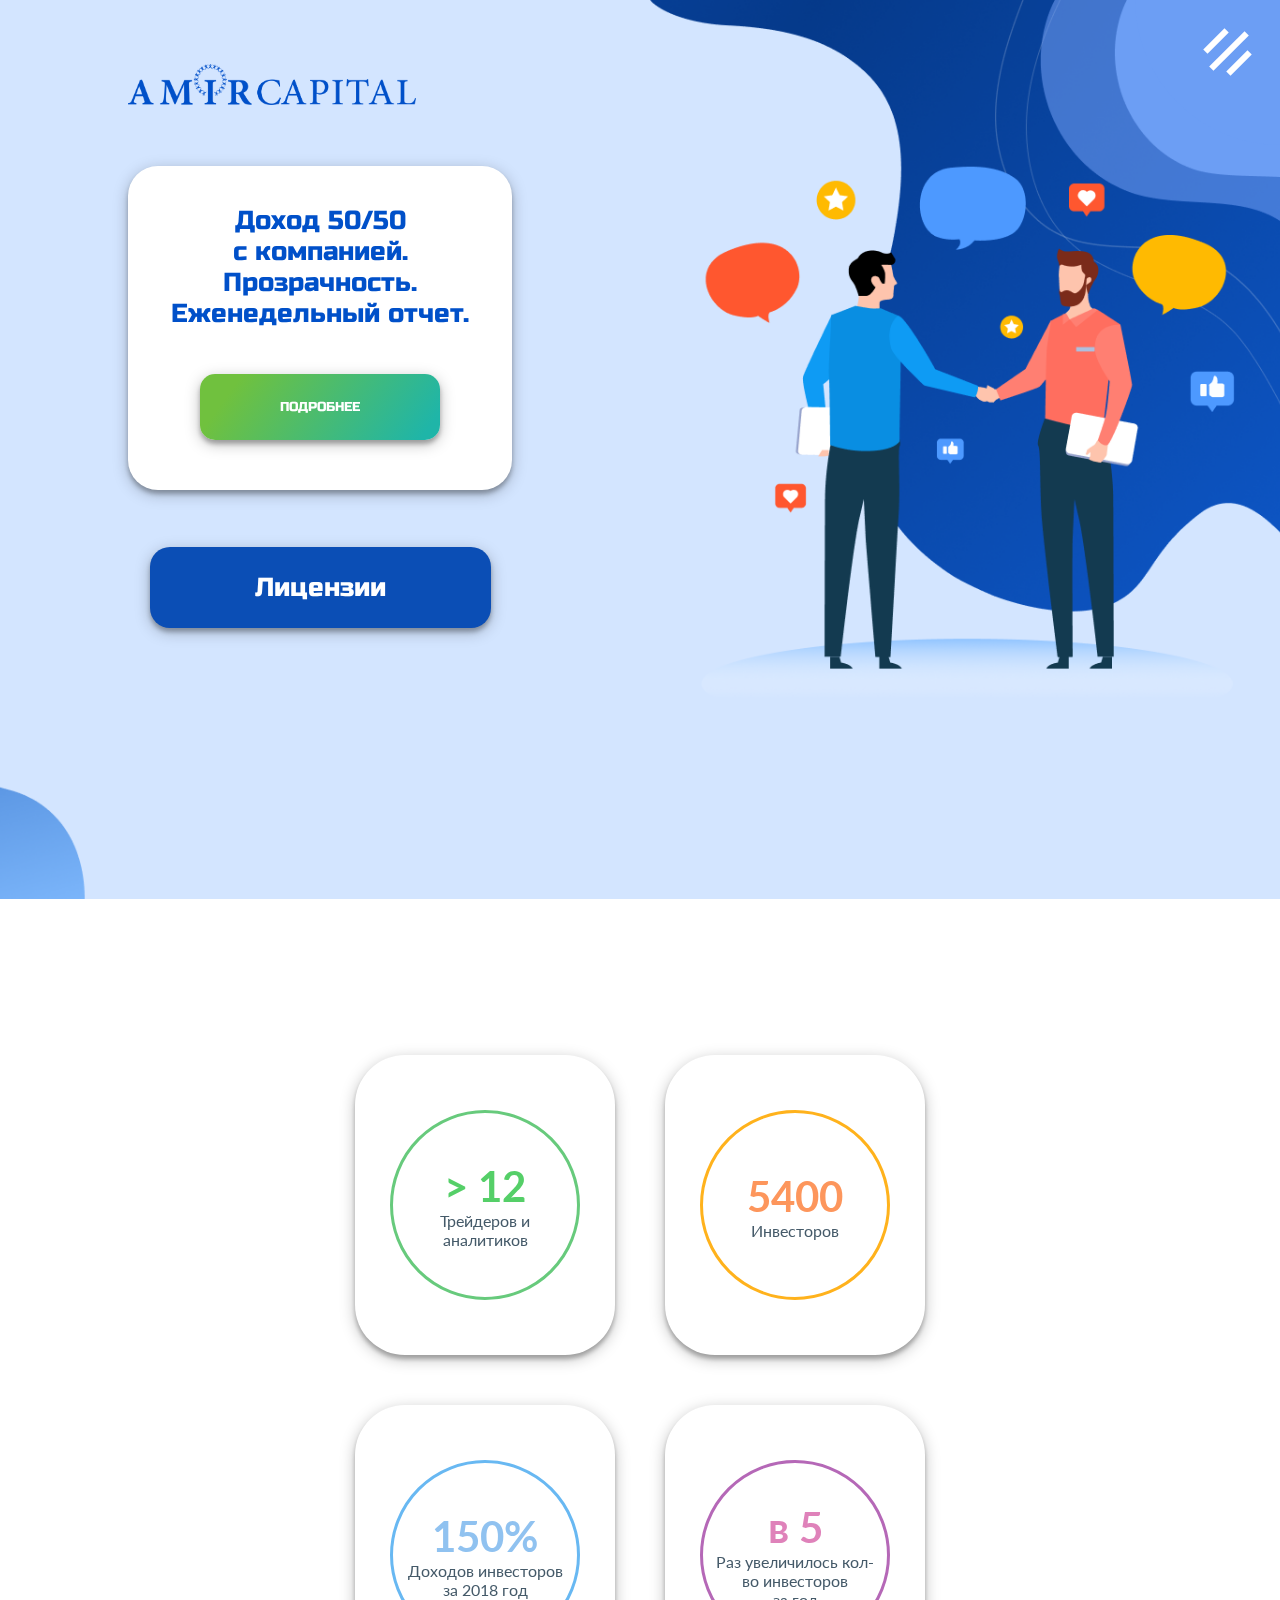
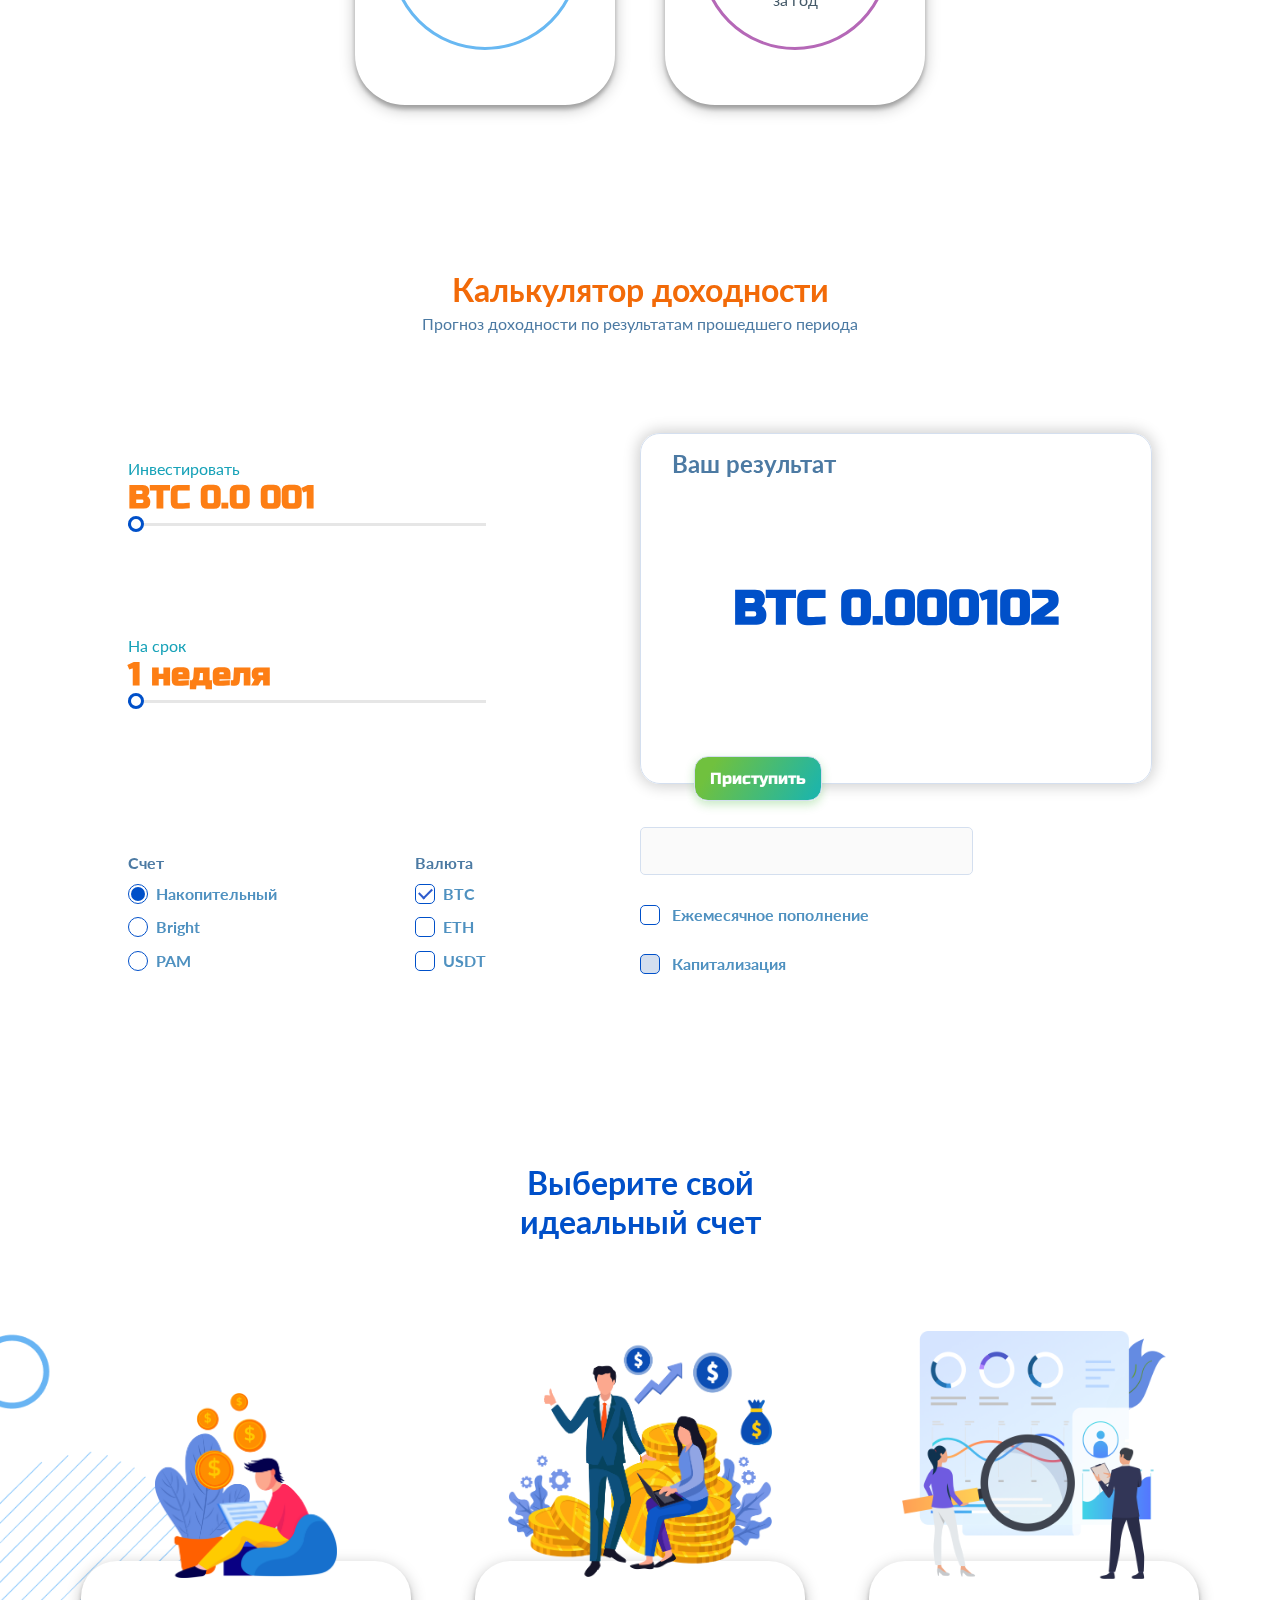
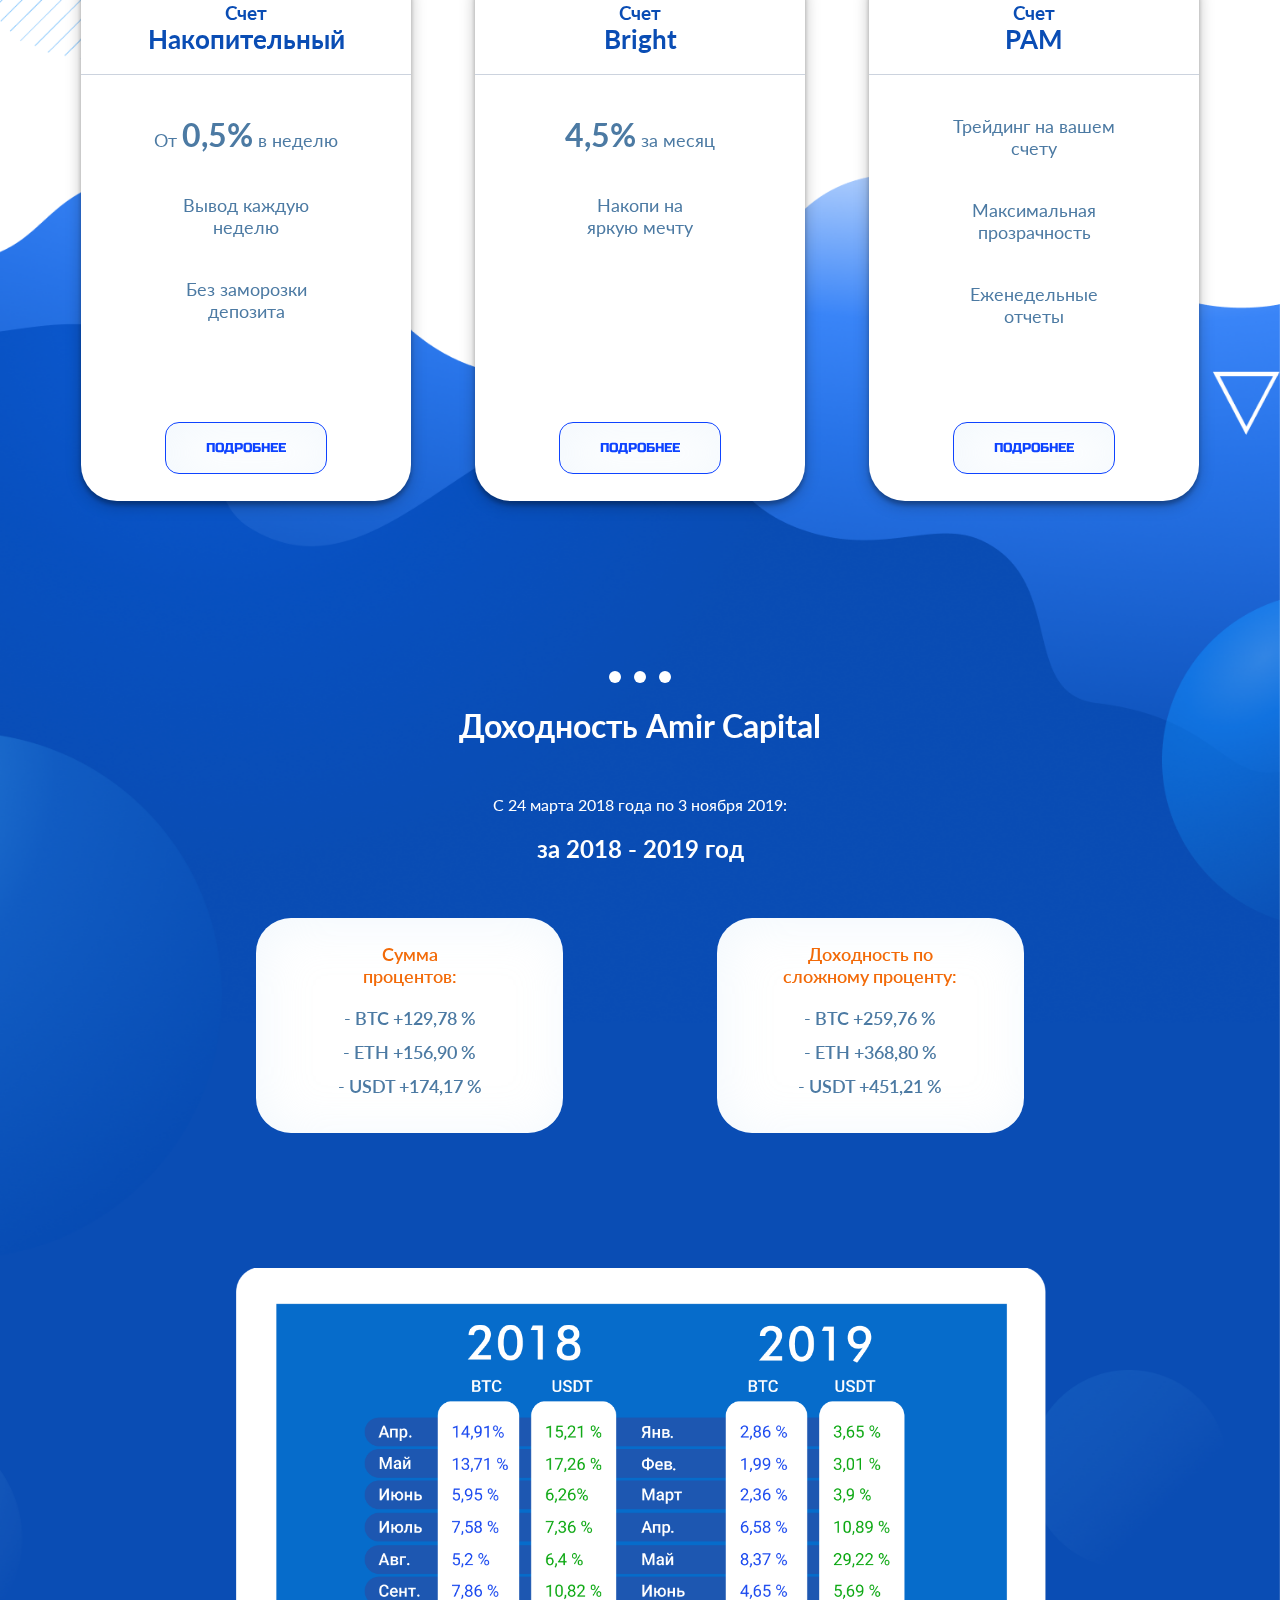
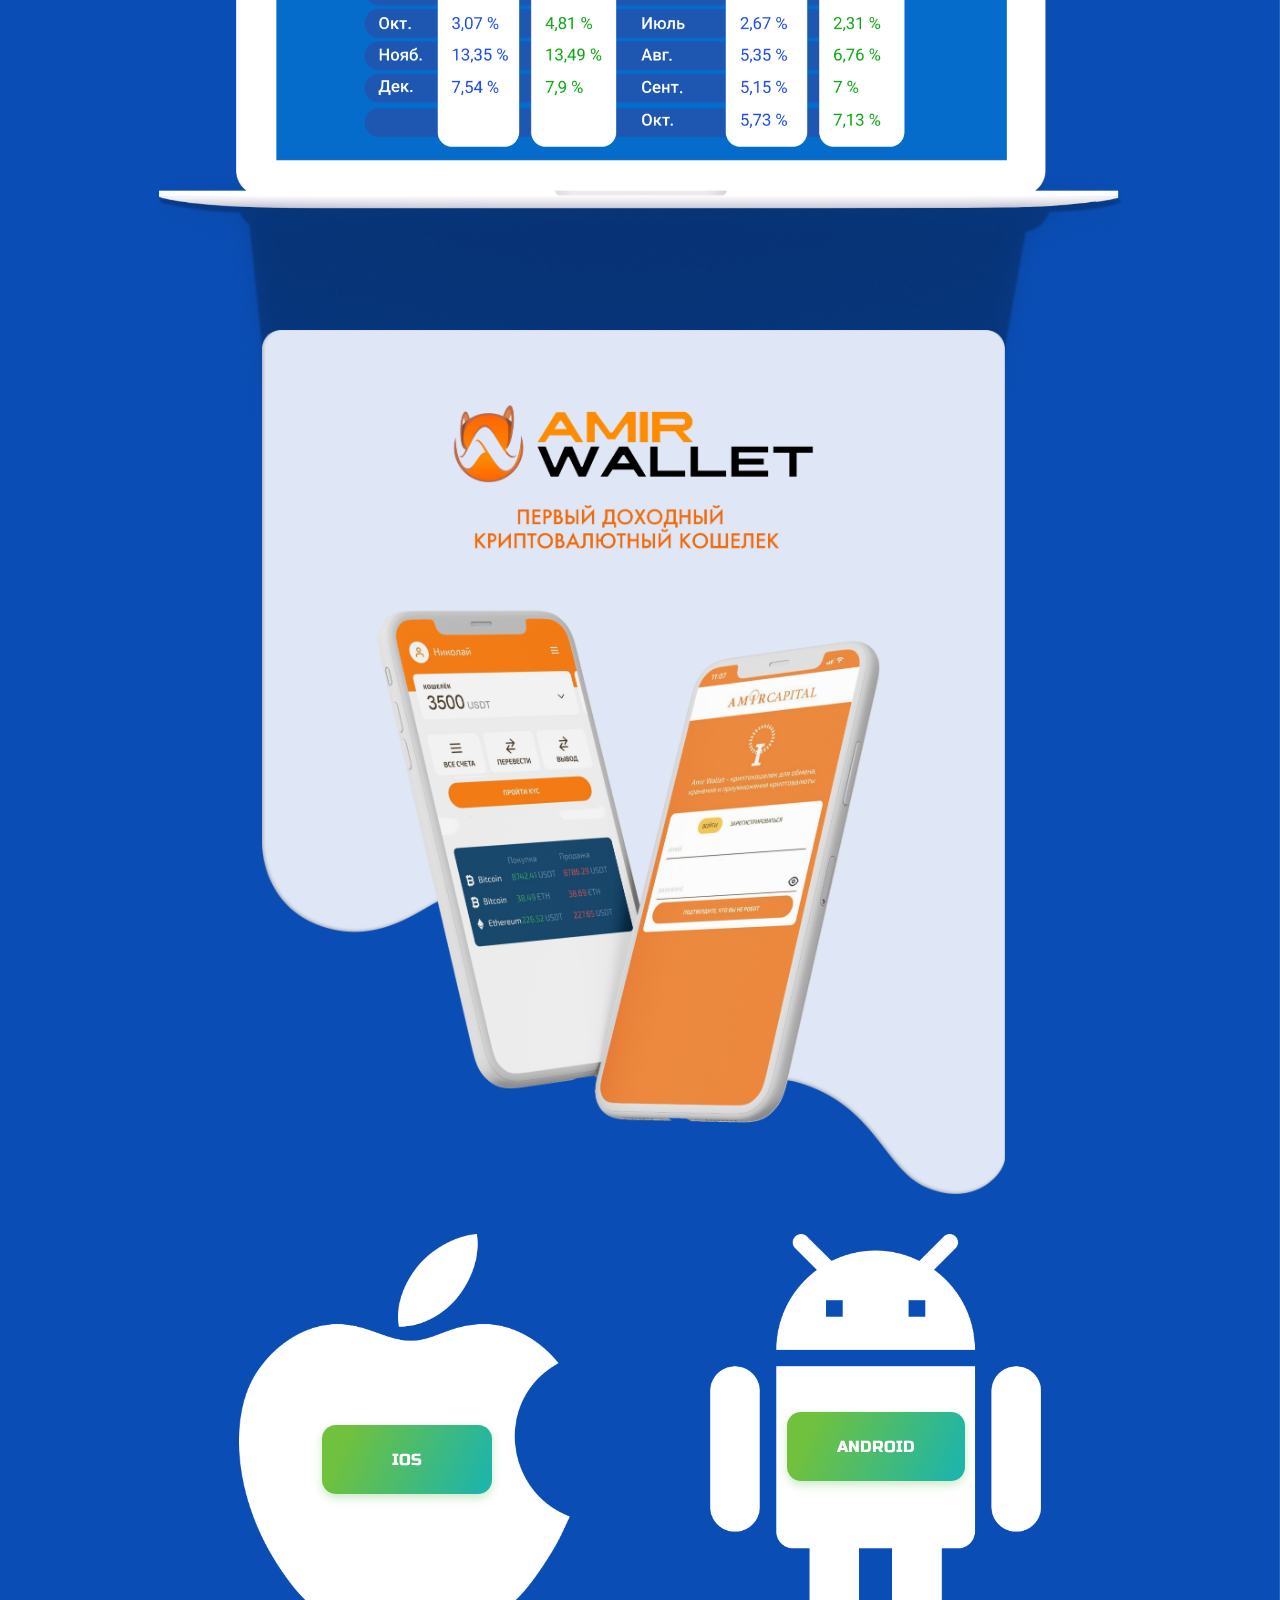
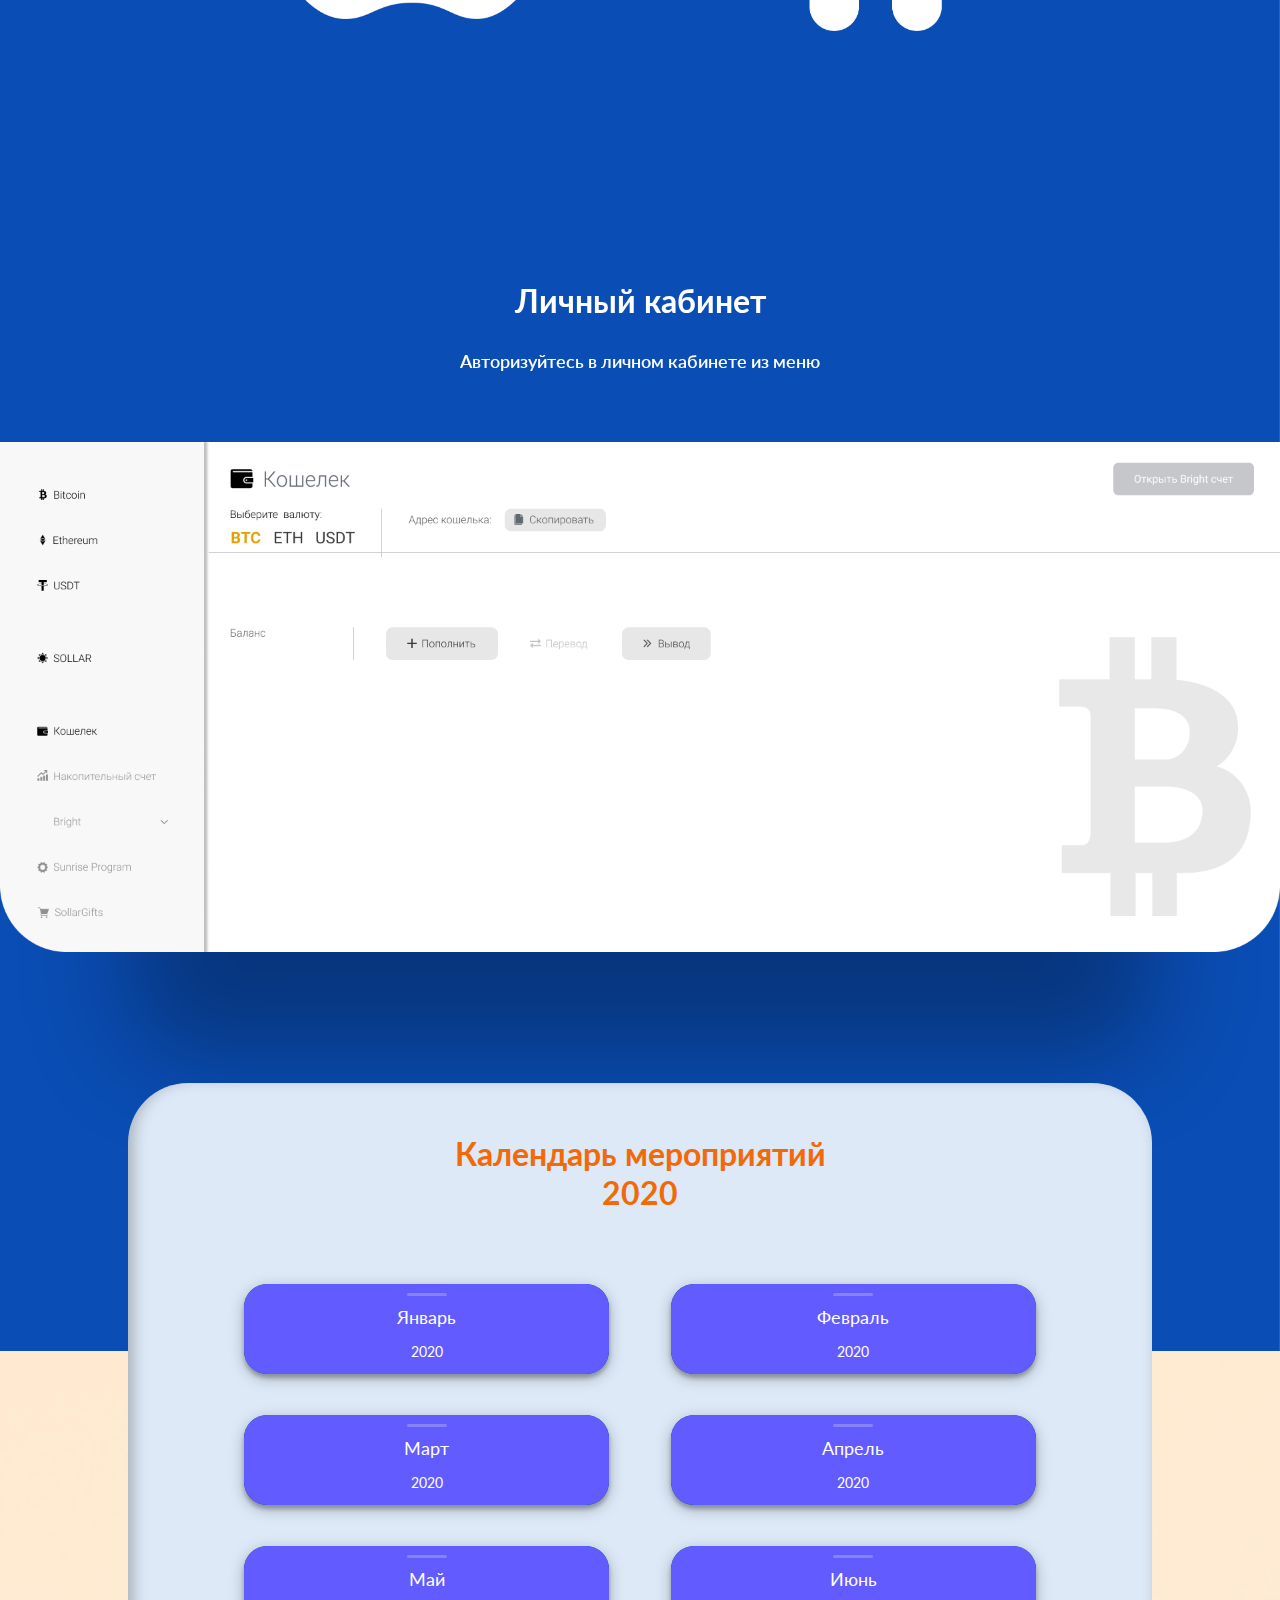
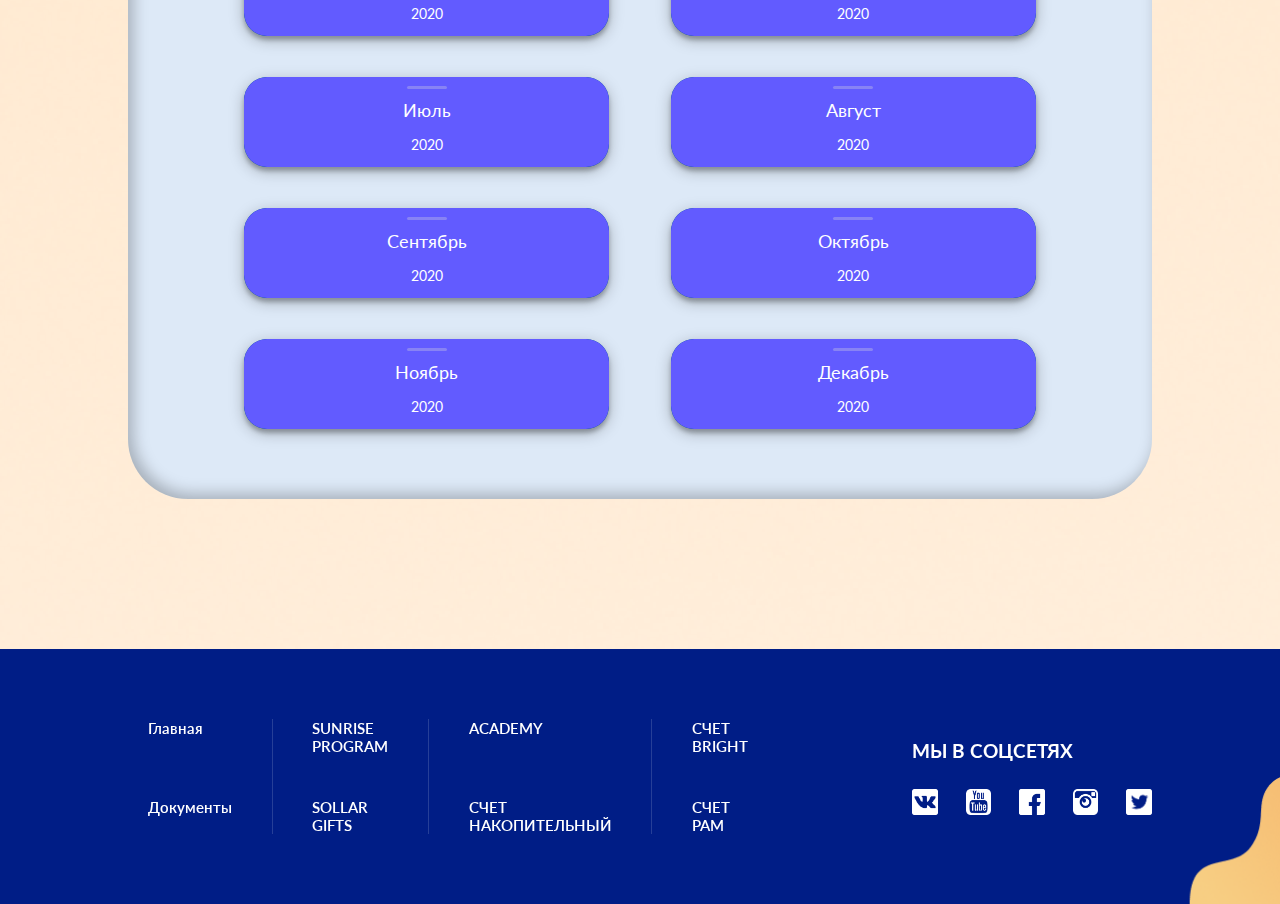
==== index.html @ 3dff4376 "Home work1" ====
<!DOCTYPE html>
<html lang="en">
<head>
	<meta charset="UTF-8">
	<title>Инвестционная компания Amir Capitel - Главная страница</title>
	<link rel="stylesheet" href="css/style.css">
	<link href="https://fonts.googleapis.com/css?family=Lato:100,300,400,700,900|Russo+One&display=swap" rel="stylesheet">
	<script src="https://ajax.googleapis.com/ajax/libs/jquery/3.1.0/jquery.min.js"></script>
	<meta name="viewport" content="width=device-width">
	<style>
		.calc-body{
			width: 100%;
			height: fit-content;
		    display: -webkit-box;
		    display: -webkit-flex;
		    display: -ms-flexbox;
		    display: flex;
		    -webkit-box-pack: center;
		        -ms-flex-pack: center;
		            justify-content: center;
		    padding: 40px 0;
		    font-family:'Lato', sans-serif;
		}
		.f-row{
			display: -webkit-box;
			display: -webkit-flex;
			display: -ms-flexbox;
			display: flex;
			-webkit-box-pack: justify;
			    -ms-flex-pack: justify;
			        justify-content: space-between;
			width: 70%;
			height: 60vh;
		}
		.settings{
			width: 35%;
		    display: -webkit-box;
		    display: -webkit-flex;
		    display: -ms-flexbox;
		    display: flex;
		    -webkit-box-orient: vertical;
		    -webkit-box-direction: normal;
		    -webkit-flex-direction: column;
		        -ms-flex-direction: column;
		            flex-direction: column;

		    -webkit-box-pack: justify;
		        -ms-flex-pack: justify;
		            justify-content: space-between;
		}
		.calc_select{
			display: none;
		}
		.close{
			display: none;
		}
		.c-result-block-wrapper span.hr{
			width: 100%;
			height: 2px;
			display: none;
			background: #CED6DE;
		    margin-top: 20px;
		}
		.open{
			display: -webkit-box !important;
			display: -webkit-flex !important;
			display: -ms-flexbox !important;
			display: flex !important;
		}
		.check{
			background: #0B4EB5;
		    border-radius: 10px;
		    display: -webkit-box;
		    display: -webkit-flex;
		    display: -ms-flexbox;
		    display: flex;
		    -webkit-box-pack: center;
		        -ms-flex-pack: center;
		            justify-content: center;
		    -webkit-box-shadow: 0px 4px 4px rgba(0, 0, 0, 0.15);
		            box-shadow: 0px 4px 4px rgba(0, 0, 0, 0.15);
		    cursor: pointer;
		    -webkit-user-select: none;
		       -moz-user-select: none;
		        -ms-user-select: none;
		            user-select: none;
		    width: 290px;
		    height: 60px;
		    z-index: 2;
		}
		.checkP{
			color: #fff;
		    font-family: 'Russo One', sans-serif;
		    font-size: 18px;
		    -ms-flex-item-align: center;
		        -ms-grid-row-align: center;
		        align-self: center;
		    margin: 15px;
		}
		.select{
			margin-top: 10%;
		    -webkit-box-orient: vertical;
		    -webkit-box-direction: normal;
		    -webkit-flex-direction: column;
		        -ms-flex-direction: column;
		            flex-direction: column;
		    position: relative;
		    display: -webkit-box;
		    display: -webkit-flex;
		    display: -ms-flexbox;
		    display: flex;
		}
		.select_option{
			position: absolute;
		    background: #fff;
		    border-radius: 10px;
		    -webkit-box-shadow: 0px 4px 4px rgba(0, 0, 0, 0.25);
		            box-shadow: 0px 4px 4px rgba(0, 0, 0, 0.25);
		    text-align: center;
		    -webkit-transition: .3s;
		    -o-transition: .3s;
		    transition: .3s;
		    height: 0px;
		    overflow: hidden;
		    padding-top: 60px;
		    width: 290px;
		    z-index: 1;
		}
		.select_option__open{
			height: 340px;
		}
		.option{
			color: #455A69;
			font-weight: 600;
			font-size: 16px;
			cursor: pointer;
		}
		.option p{
			padding: 10px 0;
			margin: 0;
		}
		.option:hover{
		    background: -o-linear-gradient(236.73deg, #FFA26A 0%, #FFD07A 100%);
		    background: linear-gradient(213.27deg, #FFA26A 0%, #FFD07A 100%);
		}
		.arrow{
			position: relative;
			width: 30px;
		}
		.arrow span{
			display: block;
		    width: 2px;
		    height: 11px;
		    background: #fff;
		    position: absolute;
		    left: 15px;
		    -webkit-transform: rotate(45deg);
		        -ms-transform: rotate(45deg);
		            transform: rotate(45deg);
		    top: 45%;
		    border-radius: 0 0 5px 5px;
		    -webkit-transition: .3s;
		    -o-transition: .3s;
		    transition: .3s;
		}
		.arrow span.open{
			left: 35%;
			-webkit-transform: rotate(225deg);
			    -ms-transform: rotate(225deg);
			        transform: rotate(225deg);
		}
		.arrow span:after{
			content: '';
		    display: block;
		    width: 2px;
		    height: 11px;
		    background: #fff;
		    position: absolute;
		    left: -5px;
		    -webkit-transform: rotate(-90deg);
		        -ms-transform: rotate(-90deg);
		            transform: rotate(-90deg);
		    top: 5px;
		    border-radius: 0 0 5px 5px;
		}
		.slide{
			margin-bottom: 5%;
			height: 50%;
		    display: -webkit-box;
		    display: -webkit-flex;
		    display: -ms-flexbox;
		    display: flex;
		    -webkit-box-orient: vertical;
		    -webkit-box-direction: normal;
		    -webkit-flex-direction: column;
		        -ms-flex-direction: column;
		            flex-direction: column;
		    -webkit-box-pack: justify;
		        -ms-flex-pack: justify;
		            justify-content: space-between;
		}
		.result{
			width: 50%;
			height: 100%;
			display: -webkit-box;
			display: -webkit-flex;
			display: -ms-flexbox;
			display: flex;
		    -webkit-box-pack: justify;
		        -ms-flex-pack: justify;
		            justify-content: space-between;
		    -webkit-box-orient: vertical;
		    -webkit-box-direction: normal;
		    -webkit-flex-direction: column;
		        -ms-flex-direction: column;
		            flex-direction: column;
		}
		.capotalization{
			position: relative;
			-ms-flex-item-align: start;
			    align-self: flex-start;
		}
		.capotalization .c-label:hover + .desc, .addTriangle{
			opacity: 1;
		}
		.desc{
			opacity: 0;
			position: absolute;
			z-index: 1;
		    top: -45px;
		    left: 75px;
		    padding: 10px;
		    background: #EAEAEA;
		    -webkit-box-shadow: 0px 4px 15px rgba(0, 0, 0, 0.25), 0px 4px 4px rgba(0, 0, 0, 0.25);
		            box-shadow: 0px 4px 15px rgba(0, 0, 0, 0.25), 0px 4px 4px rgba(0, 0, 0, 0.25);
		    border-radius: 5px 5px 5px 0;
		    -webkit-transition: .3s;
		    -o-transition: .3s;
		    transition: .3s;
		}
		.desc p{
			margin: 0;
			cursor: default;
		}
		.addTriangle{
			opacity: 0;
			z-index: 0;
		    width: 0;
		    position: absolute;
		    height: 0;
		    left: 75px;
		    top: -33px;
		    border-style: solid;
		    border-width: 40px 60px 0 0;
		    border-color: #EAEAEA transparent transparent transparent;
		    -webkit-transition: .3s;
		    -o-transition: .3s;
		    transition: .3s;
		}
		.invest{
			margin: 30px 0;
			-ms-flex-item-align: start;
			    align-self: flex-start;
		}
		.c-top-title{
			color: #17a2b8;
			font-size: 16px;
		}
		span.c-primary-title{
			color: #2d5bcd;
			cursor: default;
		}
		select{
			display: none;
		}
		.choice-group{
			display: -webkit-box;
			display: -webkit-flex;
			display: -ms-flexbox;
			display: flex;
		    -webkit-box-orient: vertical;
		    -webkit-box-direction: normal;
		    -webkit-flex-direction: column;
		        -ms-flex-direction: column;
		            flex-direction: column;
		            justify-content: space-between;
		}
		.choice-group span.c-primary-title{
			font-size: 16px;
			color: #4C7AA3;
		}
		.choice-box{
			display: -webkit-box;
			display: -webkit-flex;
			display: -ms-flexbox;
			display: flex;
		    margin: 3px 0;
		}
		span.c-label{
			color: #4F91C0;
			font-weight: 700;
			cursor: default;
		}
		.chb label{
			border-radius: 5px;
		}
		.chb .tick{
			border: 2px solid #2d5bcd;
		    border-top: none;
		    border-right: none;
		    height: 8px;
		    left: 3px;
		    opacity: 0;
		    position: absolute;
		    top: 3px;
		    -webkit-transform: rotate(-45deg);
		        -ms-transform: rotate(-45deg);
		            transform: rotate(-45deg);
		    width: 13px;
		    border-radius: 0;
		    background: #f000;
		}
		.add-field{
		    margin-top: 5%;
		    height: fit-content;
		}
		.add-field-col{
			display: -ms-flexbox;
		    display: -webkit-box;
		    display: -webkit-flex;
		    display: flex;
		    -ms-flex-wrap: wrap;
		    -webkit-box-orient: vertical;
		    -webkit-box-direction: normal;
		    -webkit-flex-direction: column;
		        -ms-flex-direction: column;
		            flex-direction: column;
		    -webkit-box-pack: justify;
		        -ms-flex-pack: justify;
		            justify-content: space-between;
		    flex-wrap: wrap;
		    width: 65%;
		}
		.c-result-block-1,
		.c-result-block-3{
			height: 25%;
		    padding: 3% 6%;
		}
		.c-result-block-1 span.c-primary-title,
		.c-result-block-3 span.c-primary-title{
			font-size: 24px;
			color: #4C7AA3;
		}
		.c-result-block-2,
		.c-result-block-4{
		    display: -webkit-box;
		    display: -ms-flexbox;
		    display: -webkit-flex;
		    display: flex;
		    -webkit-box-pack: center;
		        -ms-flex-pack: center;
		            justify-content: center;
		    -webkit-box-align: center;
		        -ms-flex-align: center;
		            align-items: center;
		    height: 50%;
		}
		.c-result-block-3,
		.c-result-block-4{
			display: none;
		}
		.t-container{
			max-width: 100%;
		}
		.c-result-block-wrapper-button{
			position: absolute;
		    border: 1px solid #D4DFEF;
		    bottom: -18px;
		    left: 53px;
		    padding: 12px 15px;
		    background: -o-linear-gradient(328.94deg, #70C13E 14.86%, #1FB5A8 93.14%);
		    background: linear-gradient(121.06deg, #70C13E 14.86%, #1FB5A8 93.14%);
			-webkit-box-shadow: 0px 4px 10px rgba(42, 175, 30, 0.25);
			        box-shadow: 0px 4px 10px rgba(42, 175, 30, 0.25);
			border-radius: 14px;
			font-family: 'Russo One', sans-serif; 
		}
		.c-result-block-wrapper-button a{
			color: #fff !important;
		    text-decoration: none;
		}


		.rangeslider,
		.rangeslider__fill {
		  display: block;
		  border-radius: 10px;
		}

		.rangeslider {
		  background: #e6e6e6;
		  position: relative;
		}

		.rangeslider--horizontal {
		  height: 20px;
		  width: 100%;
		}

		.rangeslider--vertical {
		  width: 20px;
		  min-height: 150px;
		  max-height: 100%;
		}

		.rangeslider--disabled {
		  filter: progid:DXImageTransform.Microsoft.Alpha(Opacity=40);
		  opacity: 0.4;
		}

		.rangeslider__fill {
		  background: #0050C9;
		  position: absolute;
		}
		.rangeslider--horizontal .rangeslider__fill {
		  top: 0;
		  height: 100%;
		}
		.rangeslider--vertical .rangeslider__fill {
		  bottom: 0;
		  width: 100%;
		}

		.rangeslider__handle {
		  position: relative;
		  background: white;
		  cursor: pointer;
		  display: inline-block;
		  width: 40px;
		  height: 40px;
		  position: absolute;
		  border-radius: 50%;
		}
		.rangeslider__handle:after {
		  content: "";
		  display: block;
		  width: 18px;
		  height: 18px;
		  margin: auto;
		  position: absolute;
		  top: calc(50% - 5px);
		  left: calc(50% - 5px);
		  border-radius: 50%;
		}
		.rangeslider__handle:active, .rangeslider--active .rangeslider__handle {
		  background-image: url('[data-uri]');
		  background-size: 100%;
		  background-image: -webkit-gradient(linear, left top, left bottom, from(rgba(0, 0, 0, 0.1)), to(rgba(0, 0, 0, 0.12)));
		  background-image: -o-linear-gradient(rgba(0, 0, 0, 0.1), rgba(0, 0, 0, 0.12));
		  background-image: linear-gradient(rgba(0, 0, 0, 0.1), rgba(0, 0, 0, 0.12));
		}
		.rangeslider--horizontal .rangeslider__handle {
		  top: -10px;
		  touch-action: pan-y;
		  -ms-touch-action: pan-y;
		}
		.rangeslider--vertical .rangeslider__handle {
		  left: -10px;
		  touch-action: pan-x;
		  -ms-touch-action: pan-x;
		}

		input[type="range"]:focus + .rangeslider .rangeslider__handle {
		  -webkit-box-shadow: 0 0 8px rgba(255, 0, 255, 0.9);
		  box-shadow: 0 0 8px rgba(255, 0, 255, 0.9);
		}


			:root {
				--checkbox-size: 20px;
				--bg-color: #eee;
				--checkbox-color: #444;
				--hover-color: #844B94;
				--tick-color: #444;
				--disabled-color: #D4DFEF;
			}

			label {
				position: relative;
				display: inline-block;
				margin-bottom: -4px;
				width: var(--checkbox-size);
				height: var(--checkbox-size);
				border: 1px solid #0050C9;
				border-radius: 50%;
				-webkit-transition: 400ms 100ms ease-out;
				-o-transition: 400ms 100ms ease-out;
				transition: 400ms 100ms ease-out;
			    margin-right: 8px;
			}

			label:hover {
				border-color: var(--hover-color);
			}

			input[type="checkbox"] {
				position: absolute;
				left: -100000px;
			}
			.invest label{
				border-radius: 5px;
			}
			.tick {
			    position: absolute;
			    background: #0050C9;
			    top: calc(50% - 7px);
			    left: calc(50% - 7px);
			    width: 14px;
			    height: 14px;
			    opacity: 0;
			    border-radius: 50%;
			    -webkit-transition: all 600ms cubic-bezier(0.175, 0.885, 0.32, 1.5);
			    -o-transition: all 600ms cubic-bezier(0.175, 0.885, 0.32, 1.5);
			    transition: all 600ms cubic-bezier(0.175, 0.885, 0.32, 1.5);
			}

			input[type="checkbox"]:checked + label .tick {
				opacity: 1;
			}

			input[type="checkbox"]:disabled + label{
				background-color: var(--disabled-color);
			}

			input[type="checkbox"]:focus + label {
				-webkit-animation-name: cb-pop;
				        animation-name: cb-pop;
				-webkit-animation-duration: 400ms;
				        animation-duration: 400ms;
				-webkit-animation-iteration-count: 1;
				        animation-iteration-count: 1;
				-webkit-animation-timing-function: linear;
				        animation-timing-function: linear;
			}

			@-webkit-keyframes cb-pop {
				0% {
					-webkit-transform: scale(1);
					        transform: scale(1);
				}
				33% {
					-webkit-transform: scale(0.9);
					        transform: scale(0.9);
				}
				66% {
					-webkit-transform: scale(1.1);
					        transform: scale(1.1);
				}
				100% {
					tranform: scale(1);
				}
			}

			@keyframes cb-pop {
				0% {
					-webkit-transform: scale(1);
					        transform: scale(1);
				}
				33% {
					-webkit-transform: scale(0.9);
					        transform: scale(0.9);
				}
				66% {
					-webkit-transform: scale(1.1);
					        transform: scale(1.1);
				}
				100% {
					tranform: scale(1);
				}
			}
			.c-top-block{
			margin-top:20px;
		}

		.c-primary-title{
			font-size: larger;
			font-weight: bolder;
		}

		.c-editable{
			color: #fd7e14;
			font-family: 'Russo One', sans-serif;
			font-size: 32px;
		}

		.c-result-block{
			border-radius: 300px;
		    height: 280px;
		    width: 280px;
		    min-width: 280px;
		    text-align: center;
		    -webkit-box-pack: center;

		        -ms-flex-pack: center;
		            justify-content: center;
		    -webkit-box-align: center;
		        -ms-flex-align: center;
		            align-items: center;
		    display: -webkit-box;
		    display: -webkit-flex;
		    display: -ms-flexbox;
		    display: flex;
		    background-color: white;
		    -webkit-box-orient: vertical;
		    -webkit-box-direction: normal;
		    -webkit-flex-direction: column;
		        -ms-flex-direction: column;
		            flex-direction: column;
		}

		.c-result-block-wrapper{
			position: relative;
			border: 1px solid #D4DFEF;
			border-radius: 20px;
		    min-width: 300px;
		    height: 65%;
		    display: -webkit-box;
		    display: -webkit-flex;
		    display: -ms-flexbox;
		    display: flex;
		    -webkit-box-orient: vertical;
		    -webkit-box-direction: normal;
		    -webkit-flex-direction: column;
		        -ms-flex-direction: column;
		            flex-direction: column;
		    -webkit-box-shadow: 0px 0px 15px 2px rgba(0,0,0,0.2); 
			box-shadow: 0px 0px 15px 2px rgba(0,0,0,0.2);
		}

		.rangeslider--horizontal {
			height: 3px;
	    	border-radius: 0;
		}

		.rangeslider--horizontal .rangeslider__handle{
			top:-7px;
		}

		.rangeslider__handle{
			width: 16px;
			height: 16px;
			border: 3px solid #0050C9;
		}

		.c-info{
			padding: 6px 0;
			text-align: left;
		}

		#c-plus, #c-minus, .c-info, #c-options-block{
			-webkit-user-select: none;
			   -moz-user-select: none;
			    -ms-user-select: none;
			        user-select: none;  
		}

		#c-options-block{
			display: -webkit-box;
			display: -webkit-flex;
			display: -ms-flexbox;
			display: flex;
			-webkit-box-pack: justify;
			    -ms-flex-pack: justify;
			        justify-content: space-between;
			margin-top: 30px;
			height: 120px;
		}

		#c-plus, #c-minus{
			display: inline;
		    width: 30px;
		    height: 25px;
		}

		#c-result-sum{
			font-size: 48px;
	    	font-weight: bolder;
	    	color: #0050C9;
	    	font-family: 'Russo One', sans-serif;
		}

		#c-refill-amount{
			width: 100%;
			height: 48px;
		    border-radius: 5px;
		    border: 1px solid #D4DFEF;
		    padding: 5px 2px 5px 20px;
	        outline: none;
	        font-family:'Lato', sans-serif;
	        font-weight: 700;
	        color: #455A69;
		}

		i.arrow {
		  border: solid #444;
		  border-width: 0 3px 3px 0;
		  display: inline-block;
		  padding: 3px;

		}

		i.up {
			margin-bottom: -3px;
		  	-ms-transform: rotate(-135deg);
		  	    transform: rotate(-135deg);
		  	-webkit-transform: rotate(-135deg);
		}

		i.down {
			margin-bottom: 1px;
		  	-ms-transform: rotate(45deg);
		  	    transform: rotate(45deg);
		  	-webkit-transform: rotate(45deg);
		}

		@media (max-width: 1200px) {
			.t-col{
				height: fit-content;
			}
			.f-row{
				-webkit-box-orient: vertical;
				-webkit-box-direction: normal;
				-webkit-flex-direction: column;
				    -ms-flex-direction: column;
				        flex-direction: column;
				width: 100%;
				height: fit-content;
				-webkit-box-align: center;
				    -ms-flex-align: center;
				        align-items: center;
			}
			.result{
				width: 70%;
				height: fit-content;
				-webkit-box-align: center;
				    -ms-flex-align: center;
				        align-items: center;
				-webkit-box-orient: vertical;
				-webkit-box-direction: reverse;
				    -ms-flex-direction: column-reverse;
				        flex-direction: column-reverse;
			}
			.settings{
				width: 60%;
				height: fit-content;
			}
			.open{
				-webkit-box-pack: center;
				    -ms-flex-pack: center;
				        justify-content: center;
			}
			.choice-group{
			    -ms-flex-pack: distribute;
			        justify-content: space-around;
			}
		  	.c-result-block-wrapper {
		  		width: 80%;
			    min-width: 250px;
			    height: 250px;
			    min-height: 250px;
		  	}
		  	.c-result-block {
		  		width: 230px;
			    min-width: 230px;
			    height: 230px;
			    min-height: 230px;
		  	}
		  	#c-options-block{
		  		padding: 10px 10px;
		  		height: 160px
		  	}
		  	#c-result-sum {
			    font-size: x-large;
			}
			.c-label{
				font-size: smaller;
			}
			.add-field{
				width: 100%;
				height: fit-content;
				display: -webkit-box;
				display: -webkit-flex;
				display: -ms-flexbox;
				display: flex;
	    		-webkit-box-pack: center;
	    		    -ms-flex-pack: center;
	    		        justify-content: center;
	    		height: -webkit-fit-content;
	    		height: -moz-fit-content;
	    		height: fit-content;
			}
			.calc-body{
				width: 100%;
				height: fit-content;
			}
			.add-field-col{
				width: 80%;
				height: fit-content;
				margin: 40px 0;
				-webkit-box-align: start;
				    -ms-flex-align: start;
				        align-items: flex-start;
			}
			.invest-field{
				width: 100%;
			}
			.c-result-block-wrapper-button{
				left: 50%;
				-webkit-transform: translateX(-50%);
				    -ms-transform: translateX(-50%);
				        transform: translateX(-50%);
			}
			.c-result-block-1 span.c-primary-title,
			.c-result-block-3 span.c-primary-title{
				font-size: 18px;
			}
		}
		@media (max-width: 768px) {
			.settings{
				width: 80%;
			}
			.add-field-col{
				width: 95%;
			}
			.result{
				width: 80%;
			}
			.c-result-block-wrapper{
				width: 100%;
			}
			#c-result-sum {
			    font-size: xx-large;
			}
			.c-label{
				font-size: initial;
			}
			.c-result-block-1,
			.c-result-block-3{
				-ms-flex-item-align: center;
				    -ms-grid-row-align: center;
				    align-self: center;
			}
			#c-refill-amount{
				margin-top:10px;
			}
			.c-result-block-wrapper{
				height: 290px;
			}
			.c-result-block-1 span.c-primary-title,
			.c-result-block-3 span.c-primary-title{
				font-size: 18px;
			}
		}
		@media (max-width: 500px) {
			.settings{
				width: 80%;
			}
			.result{
				width: 90%;
			}
			.t-col{
				height: fit-content;
			}
			.c-result-block-wrapper{
				width: 100%;
			}
			#c-result-sum {
			    font-size: xx-large;
			}
			.c-label{
				font-size: initial;
			}
			.c-result-block-1,
			.c-result-block-3{
				-ms-flex-item-align: center;
				    -ms-grid-row-align: center;
				    align-self: center;
			}
			#c-refill-amount{
				margin-top:10px;
			}
			.c-result-block-wrapper{
				height: 290px;
			}
			.c-result-block-1 span.c-primary-title,
			.c-result-block-3 span.c-primary-title{
				font-size: 18px;
			}
		}
		@media (max-width: 499px) {
			.settings{
				width: 95%;
			}
			.t-col{
				height: fit-content;
			}
			.choice-group span.c-primary-title{
				-ms-flex-item-align: start;
				    align-self: flex-start;
			}
			.result{
				width: 95%;
				height: -webkit-fit-content;
				height: -moz-fit-content;
				height: fit-content;
			}
			.add-field{
				height: -webkit-fit-content;
				height: -moz-fit-content;
				height: fit-content;
			}
			.add-field-col{
				height: -webkit-fit-content;
				height: -moz-fit-content;
				height: fit-content;
			}
			.c-result-block-wrapper{
				width: 100%;
			}
			#c-result-sum {
			    font-size: xx-large;
			}
			.c-label{
				font-size: initial;
			}
			.c-result-block-1,
			.c-result-block-3{
				-ms-flex-item-align: center;
				    -ms-grid-row-align: center;
				    align-self: center;
			}
			#c-refill-amount{
				margin-top:10px;
			}
			.c-result-block-wrapper{
				height: 290px;
			}
			.c-result-block-1 span.c-primary-title,
			.c-result-block-3 span.c-primary-title{
				font-size: 18px;
			}
		}
		@media (max-width: 350px){
			.settings{
				width: 100%;
			}
			.t-col{
				height: fit-content;
			}
			.choice-group span.c-primary-title{
				-ms-flex-item-align: start;
				    align-self: flex-start;
			}
			.result{
				width: 100%;
				height: -webkit-fit-content;
				height: -moz-fit-content;
				height: fit-content;
			}
			.add-field{
				height: -webkit-fit-content;
				height: -moz-fit-content;
				height: fit-content;
			}
			.c-result-block-wrapper{
				width: 100%;
			}
			#c-result-sum {
			    font-size: 20px;
			}
			.c-label{
				font-size: initial;
			}
			.c-result-block-1,
			.c-result-block-3{
				-ms-flex-item-align: center;
				    -ms-grid-row-align: center;
				    align-self: center;
			}
			#c-refill-amount{
				margin-top:10px;
			}
			.c-result-block-wrapper{
				height: 290px;
			}
			.c-result-block-1 span.c-primary-title,
			.c-result-block-3 span.c-primary-title{
				font-size: 16px;
			}
		}

		.c-editor{
			background: none;
	    border: none;
	    font-size: larger;
	    font-weight: bolder;
	    display: none;
		}		
	</style>
	</head>
	<body>
		<div class="wrapper">
			<div class="menu">
				
			</div>
			<div class="menu_button">
				<span class="button_top"></span>
				<span class="button_middle"></span>
				<span class="button_bottom"></span>
			</div>
			<div class="menu_back">
				<span class="bg_top"></span>
				<span class="bg_middel"></span>
				<span class="bg_bottom"></span>
			</div>
			<div class="promoContent">
				<div class="promoContent_info">
					<div class="promoContent_logo">
						<img src="img/Logo.png" alt="">
					</div>
					<div class="promoContent_info__up">
						<p>Доход 50/50 с&nbspкомпанией.<br>Прозрачность.<br>Еженедельный отчет.</p>
						<a href="#">Подробнее</a>
					</div>
					<div class="promoContent_info__down">
						<a href="https://drive.google.com/open?id=1y7vzTzOna2X-CakdleXnByqCmtSYZT7c">Лицензии</a>
						<div class="info_down">
							<span class="arrow"></span>
						</div>
					</div>
				</div>
			</div>
			<div class="fone1"></div>
			<div class="contentBlockOne">
				<div class="contentBlockOne_row">
					<div class="contentBlockOne_row__element">
						<div class="circle_element green">
							<span>> 12</span>
							<p>Трейдеров и аналитиков</p>
						</div>
					</div>
					<div class="contentBlockOne_row__element">
						<div class="circle_element orange">
							<span>5400</span>
							<p>Инвесторов</p>
						</div>
					</div>
					<div class="contentBlockOne_row__element">
						<div class="circle_element blue">
							<span>150%</span>
							<p>Доходов инвесторов за 2018 год</p>
						</div>
					</div>
					<div class="contentBlockOne_row__element">
						<div class="circle_element purple">
							<span>в 5</span>
							<p>Раз увеличилось кол-во инвесторов<br>за год</p>
						</div>
					</div>
				</div>
				<div class="calc_head">
					<h1>Калькулятор доходности</h1>
					<p>Прогноз доходности по результатам прошедшего периода</p>
				</div>
				<div class="calc-body">
					<div class="f-row">
					<div class="settings">
							<div class="slide">
								<div class="c-top-block">
									<div class="c-info">
										<span class="c-top-title">Инвестировать</span>
										<div id="c-income" class='c-primary-title c-editable' data-edit-id="#c-income-edit" data-slider-id="#c-income-slider">1000000$</div>
										<div><input type="text" class="c-editor" style="display:none" id="c-income-edit"></div>
									</div>						
									<div class="c-slider-block">
										<input id="c-income-slider" type="range" min="0.0001" max="1000" step="0.0001" value="">
									</div>
								</div>
								<div class="c-top-block c-info-field">
									<div class="c-info">
										<span class="c-top-title">На срок</span>
										<div id="c-period" class='c-primary-title c-editable' data-edit-id="#c-range-edit" data-slider-id="#c-period-slider">2 года</div>
										<div><input type="text" class="c-editor" style="display:none" id="c-range-edit"></div>
									</div>
									<div class="c-slider-block">
										<input id="c-period-slider" type="range" min="1" max="52" step="1" value="1">
									</div>
								</div>
								<div class="calc_select">
										<select>
											<option value="0">Период</option>
										    <option value="1">6 мес. +2.5% за месяц</option>
										    <option value="2">12 мес. +3.0% за месяц</option>
										    <option value="3">18 мес. +3.5% за месяц</option>
										    <option value="4">24 мес. +4.0% за месяц</option>
										    <option value="5">36 мес. +4.5% за месяц</option>
										    <option value="6">60 мес. +5.0% за месяц</option>
										    <option value="7">96 мес. +6.0% за месяц</option>
				  						</select>
				  						<div class="select">
				  							<div class="check">
				  								<p class="checkP">Период</p>
				  								<div class="arrow">
				  									<span></span>
				  								</div>
				  							</div>
				  							<div class="select_option">
					  							<div class="option" id="s1">
					  								<p>6 мес. +2.5% за месяц</p>
					  							</div>
					  							<div class="option" id="s2">
					  								<p>12 мес. +3.0% за месяц</p>
					  							</div>
					  							<div class="option" id="s3">
					  								<p>18 мес. +3.5% за месяц</p>
					  							</div>
					  							<div class="option" id="s4">
					  								<p>24 мес. +4.0% за месяц</p>
					  							</div>
					  							<div class="option" id="s5">
					  								<p>36 мес. +4.5% за месяц</p>
					  							</div>
					  							<div class="option" id="s6">
					  								<p>60 мес. +5.0% за месяц</p>
					  							</div>
					  							<div class="option" id="s7">
					  								<p>96 мес. +6.0% за месяц</p>
					  							</div>
				  							</div>
				  						</div>
									</div>
							</div>
							<div id="c-options-block">
								<div class="choice-group">
									<span class='c-primary-title'>Счет</span>
									<div class="choice-box rb">
										<input type="checkbox" checked="checked" class="c-account-check" value="savings" id="c-savings">
										<label for="c-savings"><div class="tick"></div></label>
										<span class="c-label">Накопительный</span>
									</div>
									<div class="choice-box rb">
										<input type="checkbox" class="c-account-check" value="stable" id="c-stable">
										<label for="c-stable"><div class="tick"></div></label>
										<span class="c-label">Bright</span>
									</div>
									<div class="choice-box rb">
										<input type="checkbox" class="c-account-check" value="pam" id="c-pam">
										<label for="c-pam"><div class="tick"></div></label>
										<span class="c-label">PAM</span>
									</div>
								</div>
								<div class="choice-group">
									<span class='c-primary-title'>Валюта</span>
									<div class="choice-box chb">
										<input type="checkbox" checked="checked" class="c-currency-check" value="btc" id="c-btc">
										<label for="c-btc"><div class="tick"></div></label>
										<span class="c-label">BTC</span>
									</div>
									<div class="choice-box chb">
										<input type="checkbox" class="c-currency-check" value="eth" id="c-eth">
										<label for="c-eth"><div class="tick"></div></label>
										<span class="c-label">ETH</span>
									</div>
									<div class="choice-box chb">
										<input type="checkbox" class="c-currency-check" value="usdt" id="c-usdt">
										<label for="c-usdt"><div class="tick"></div></label>
										<span class="c-label">USDT</span>
									</div>
								</div>
							</div>
						</div>
						<div class="result">
							<div class="c-result-block-wrapper">
								<div class="c-result-block-1">
									<span class="c-primary-title">Ваш результат</span>
								</div>
								<div class="c-result-block-2">	
									<span id="c-result-sum"></span>		
								</div>
								<span class="hr"></span>
								<div class="c-result-block-3">
									<span class="c-primary-title">Чистый доход</span>
								</div>
								<div class="c-result-block-4">	
									<span id="c-result-sum">Выберите период</span>		
								</div>
								<div class="c-result-block-wrapper-button">
									<a href="https://account.amir.capital/front/auth/sign-up">Приступить</a>
								</div>
							</div>
							<div class="add-field">
								<div class="add-field-col">
									<div class="invest-field">
										<input type="text" id="c-refill-amount" disabled="disabled" placeholder="">
									</div>
									<div class="invest chb">
										<input type="checkbox" id="c-refill-check">
										<label for="c-refill-check"><div class="tick"></div></label>
										<span class="c-label">Ежемесячное пополнение</span>
									</div>
									<div class="chb capotalization">
										<input type="checkbox" id="capotalization" disabled>
										<label for="capotalization"><div class="tick"></div></label>
										<span class="c-label">Капитализация</span>
										<div class="desc">
											<p>Доступно только для Bright счета</p>
										</div>
										<div class="addTriangle"></div>
									</div>
									
								</div>		
							</div>
						</div>
					</div>
				</div>
			</div>
			<div class="contentBlockTwo">
				<div class="contentBlockTwo_head">
					<h1>Выберите свой<br>идеальный счет</h1>
				</div>
				<div class="contentBlockTwo_row">	
					<div class="contentBlockTwo_row__element ele1">
						<div class="contentBlockTwo_row__head">
							<div class="contentBlockTwo_row__img img1">
								<img src="img/Roll1.png" alt="">
							</div>
							<h6>Счет</h6>
							<h2>Накопительный</h2>
						</div>
						<div class="contentBlockTwo_row__down">
							<div class="contentBlockTwo_row__text">
								<p>От <span>0,5%</span>&nbspв неделю</p>
								<p>Вывод каждую<br>неделю</p>
								<p>Без заморозки<br>депозита</p>
							</div>
							<div class="contentBlockTwo_row__button">
								<a href="https://amir.capital/nakopitelniy">Подробнее</a>
							</div>
						</div>
					</div>
					<div class="contentBlockTwo_row__element ele2">
						<div class="contentBlockTwo_row__head">
							<div class="contentBlockTwo_row__img img2">
								<img src="img/Roll2.png" alt="">
							</div>
							<h6>Счет</h6>
							<h2>Bright</h2>
						</div>
						<div class="contentBlockTwo_row__down">
							<div class="contentBlockTwo_row__text">
								<p><span>4,5%</span> за месяц</p>
								<p>Накопи на<br>яркую мечту</p>
							</div>
							<div class="contentBlockTwo_row__button">
								<a href="https://amir.capital/bright">Подробнее</a>
							</div>
						</div>
					</div>
					<div class="contentBlockTwo_row__element ele3">
						<div class="contentBlockTwo_row__head">
							<div class="contentBlockTwo_row__img img3">
								<img src="img/Roll3.png" alt="">
							</div>
							<h6>Счет</h6>
							<h2>PAM</h2>
						</div>
						<div class="contentBlockTwo_row__down">
							<div class="contentBlockTwo_row__text">
								<p>Трейдинг на вашем<br>счету</p>
								<p>Максимальная<br>прозрачность</p>
								<p>Еженедельные<br>отчеты</p>
							</div>
							<div class="contentBlockTwo_row__button">
								<a href="https://amir.capital/pam">Подробнее</a>
							</div>
						</div>
					</div>
				</div>
			</div>
			<div class="fone2"></div>
			<div class="contentBlockThree">
				<div class="contentBlockThree_head">
					<div class="dot_line">
						<span class="dot"></span>
					</div>
					<h1>Доходность Amir&nbspCapital</h1>
					<p>С 24 марта 2018 года по 3 ноября 2019:</p>
					<h2>за 2018 - 2019 год</h2>
				</div>
				<div class="contentBlockThree_head__row">
					<div class="head_row__left">
						<p class="head">Сумма<br>процентов:</p>
						<p class="first">- BTC +129,78 %</p>
						<p class="middle">- ETH +156,90 %</p>
						<p>- USDT +174,17 %</p>
					</div>
					<div class="head_row__right">
						<p class="head">Доходность по<br>сложному проценту:</p>
						<p class="first">- BTC +259,76 %</p>
						<p class="middle">- ETH +368,80 %</p>
						<p>- USDT +451,21 %</p>
					</div>
				</div>
				<div class="contentBlockThree_laptop">
					<img src="img/Laptop.png" alt="" class="lap1">
					<img src="img/LaptopOut.png" alt="" class="lap2">
				</div>
				<div class="contentBlockThree_wallet">
					<img src="img/Wallet.png" alt="" class="wall1">
					<img src="img/Wallet2.png" alt="" class="wall2">
				</div>
				<div class="contentBlockThree_download">
					<div class="ios">
						<a href="https://apps.apple.com/us/app/amir-wallet/id1498748864?l=ru&ls=1">ios</a>
					</div>
					<div class="android">
						<a href="https://play.google.com/store/apps/details?id=capital.amir.wallet">android</a>
					</div>
				</div>
			</div>
			<div class="contentBlockFour">
				<div class="contentBlockFour_head">
					<h1>Личный кабинет</h1>
					<p>Авторизуйтесь в личном кабинете из меню</p>
				</div>
				<div class="contentBlockFour_ui">
					<img src="img/ui.png" alt="" class="ui1">
					<img src="img/uiSmall.png" alt="" class="ui2">
					<div class="shadow"></div>
				</div>
			</div>
			<div class="fone4"></div>
			<div class="contentBlockFife">
				<h1>Календарь мероприятий<br>2020</h1>
				<div class="calendar">
					<div class="month m1 month_middle">
						<div class="arrow_calendar__right">
							<img src="img/RightArrow.png" alt="">	
						</div>
						<div class="month_head m1">
							<span class="hr"></span>
							<p class="month_name">Январь</p>
							<p class="year">2020</p>
						</div>
						<div class="week">
							<p>Пн</p>
							<p>Вт</p>
							<p>Ср</p>
							<p>Чт</p>
							<p>Пт</p>
							<p>Сб</p>
							<p>Вс</p>
						</div>
						<div class="day">
							<p></p>
							<p></p>
							<p>1</p>
							<p>2</p>
							<p>3</p>
							<p>4</p>
							<p>5</p>
							<p>6</p>
							<p>7</p>
							<p>8</p>
							<p>9</p>
							<p>10</p>
							<p>11</p>
							<p>12</p>
							<p>13</p>
							<p>14</p>
							<p>15</p>
							<p>16</p>
							<p>17</p>
							<p>18</p>
							<p>19</p>
							<p>20</p>
							<p>21</p>
							<p>22</p>
							<p>23</p>
							<p>24</p>
							<p>25</p>
							<p>26</p>
							<p>27</p>
							<p>28</p>
							<p>29</p>
							<p>30</p>
							<p>31</p>
							<p></p>
							<p></p>
						</div>
					</div>
					<div class="month m2 month_right">
						<div class="arrow_calendar__left">
							<img src="img/LeftArrow.png" alt="">
						</div>
						<div class="arrow_calendar__right">
							<img src="img/RightArrow.png" alt="">	
						</div>
						<div class="month_head m2">
							<span class="hr"></span>
							<p class="month_name">Февраль</p>
							<p class="year">2020</p>
						</div>
						<div class="week">
							<p>Пн</p>
							<p>Вт</p>
							<p>Ср</p>
							<p>Чт</p>
							<p>Пт</p>
							<p>Сб</p>
							<p>Вс</p>
						</div>
						<div class="day">
							<p></p>
							<p></p>
							<p></p>
							<p></p>
							<p></p>
							<p>1</p>
							<p>2</p>
							<p>3</p>
							<p>4</p>
							<p>5</p>
							<p>6</p>
							<p>7</p>
							<p>8</p>
							<p>9</p>
							<p>10</p>
							<p>11</p>
							<p>12</p>
							<p>13</p>
							<p>14</p>
							<p>15</p>
							<p>16</p>
							<p>17</p>
							<p>18</p>
							<p>19</p>
							<p>20</p>
							<p>21</p>
							<p>22</p>
							<p>23</p>
							<p>24</p>
							<p>25</p>
							<p>26</p>
							<p>27</p>
							<p>28</p>
							<p>29</p>
							<p></p>
						</div>
					</div>
					<div class="month m3 month_right">
						<div class="arrow_calendar__left">
							<img src="img/LeftArrow.png" alt="">
						</div>
						<div class="arrow_calendar__right">
							<img src="img/RightArrow.png" alt="">	
						</div>
						<div class="month_head m3">
							<span class="hr"></span>
							<p class="month_name">Март</p>
							<p class="year">2020</p>
						</div>
						<div class="week">
							<p>Пн</p>
							<p>Вт</p>
							<p>Ср</p>
							<p>Чт</p>
							<p>Пт</p>
							<p>Сб</p>
							<p>Вс</p>
						</div>
						<div class="day">
							<p></p>
							<p></p>
							<p></p>
							<p></p>
							<p></p>
							<p></p>
							<p>1</p>
							<p>2</p>
							<p>3</p>
							<p>4</p>
							<p>5</p>
							<p>6</p>
							<p>7</p>
							<p>8</p>
							<p>9</p>
							<p>10</p>
							<p>11</p>
							<p>12</p>
							<p>13</p>
							<p>14</p>
							<p>15</p>
							<p>16</p>
							<p>17</p>
							<p>18</p>
							<div class="orange_left">
								<p class="circle_orange">20</p>
							</div>
							<p class="orange">21</p>
							<p class="orange">22</p>
							<p class="orange">23</p>
							<p class="orange">24</p>
							<p class="orange">25</p>
							<p class="orange">26</p>
							<p class="orange">27</p>
							<div class="orange_right">
								<p class="circle_orange">28</p>
							</div>
							<p>29</p>
							<p>30</p>
							<p class="circle_gradient">31</p>
						</div>
						<div class="eventDesc">
							<p><span class="dot_orange"></span>
								SunnyDay, Dubai
							</p>
							<p><span class="dot_blue"></span>
								Paris Blockchain Week
							</p>
							<p><span class="dot_gradient"></span>
								T&C, Сан-Диего
							</p>
						</div>
					</div>
					<div class="month m4 month_right">
						<div class="arrow_calendar__left">
							<img src="img/LeftArrow.png" alt="">
						</div>
						<div class="arrow_calendar__right">
							<img src="img/RightArrow.png" alt="">	
						</div>
						<div class="month_head m4">
							<span class="hr"></span>
							<p class="month_name">Апрель</p>
							<p class="year">2020</p>
						</div>
						<div class="week">
							<p>Пн</p>
							<p>Вт</p>
							<p>Ср</p>
							<p>Чт</p>
							<p>Пт</p>
							<p>Сб</p>
							<p>Вс</p>
						</div>
						<div class="day">
							<p></p>
							<div class="green_left">
								<p class="circle_green">1</p>
							</div>
							<div class="green_right">
								<p class="circle_green">2</p>
							</div>
							<p>3</p>
							<p>4</p>
							<p>5</p>
							<div class="orange_left">
								<p class="circle_orange">6</p>
							</div>
							<div class="orange_right">
								<p class="circle_orange">7</p>
							</div>
							<p>8</p>
							<p>9</p>
							<p>10</p>
							<p>11</p>
							<p>12</p>
							<p>13</p>
							<p>14</p>
							<p>15</p>
							<p>16</p>
							<p>17</p>
							<p>18</p>
							<p>19</p>
							<p>20</p>
							<p>21</p>
							<div class="yellow_left">
								<p class="circle_yellow">22</p>
							</div>
							<div class="yellow_right">
								<p class="circle_yellow">23</p>
							</div>
							<p>24</p>
							<div class="blue_left">
								<p class="circle_blue">25</p>
							</div>
							<p class="blue">26</p>
							<p class="blue">27</p>
							<p class="blue">28</p>
							<p class="blue">29</p>
							<div class="blue_right">
								<p class="circle_blue">30</p>
							</div>
							<p></p>
							<p></p>
							<p></p>
							<p></p>
						</div>
						<div class="eventDesc tall">
							<p><span class="dot_green"></span>
								T&C, Сан-Диего
							</p>
							<p><span class="dot_orange"></span>
								Synergy, Сан-Францизско
							</p>
							<p><span class="dot_yellow"></span>
								Blockchain Life, Москва
							</p>
							<p><span class="dot_blue"></span>
								Prosperity, Турция
							</p>
						</div>
					</div>
					<div class="month m5 month_right">
						<div class="arrow_calendar__left">
							<img src="img/LeftArrow.png" alt="">
						</div>
						<div class="arrow_calendar__right">
							<img src="img/RightArrow.png" alt="">	
						</div>
						<div class="month_head m5">
							<span class="hr"></span>
							<p class="month_name m5">Май</p>
							<p class="year">2020</p>
						</div>
						<div class="week">
							<p>Пн</p>
							<p>Вт</p>
							<p>Ср</p>
							<p>Чт</p>
							<p>Пт</p>
							<p>Сб</p>
							<p>Вс</p>
						</div>
						<div class="day">
							<p>1</p>
							<p>2</p>
							<p>3</p>
							<p>4</p>
							<p>5</p>
							<p>6</p>
							<p>7</p>
							<p>8</p>
							<p>9</p>
							<div class="green_left">
								<p class="circle_green">10</p>
							</div>
							<p class="green">11</p>
							<p class="green">12</p>
							<p class="green">13</p>
							<p class="green">14</p>
							<div class="orange_middle">
								<p class="circle_orange">15</p>
							</div>
							<p class="green">16</p>
							<p class="green">17</p>
							<div class="green_right">
								<p class="circle_green">18</p>
							</div>
							<p>19</p>
							<p>20</p>
							<p>21</p>
							<p>22</p>
							<p>23</p>
							<p>24</p>
							<p>25</p>
							<div class="yellow_left">
								<p class="circle_yellow">26</p>
							</div>
							<div class="yellow_right">
								<p class="circle_yellow">27</p>
							</div>
							<p>28</p>
							<p>29</p>
							<p>30</p>
							<p>31</p>
							<p></p>
							<p></p>
							<p></p>
							<p></p>
						</div>
						<div class="eventDesc tall">
							<p><span class="dot_green"></span>
								Consensys SunnyClub New-York
							</p>
							<p><span class="dot_orange"></span>
								ProInvest, Сколково
							</p>
							<p><span class="dot_yellow"></span>
								TechWeek, Москва
							</p>
						</div>
					</div>
					<div class="month m6 month_right">
						<div class="arrow_calendar__left">
							<img src="img/LeftArrow.png" alt="">
						</div>
						<div class="arrow_calendar__right">
							<img src="img/RightArrow.png" alt="">	
						</div>
						<div class="month_head m6">
							<span class="hr"></span>
							<p class="month_name">Июнь</p>
							<p class="year">2020</p>
						</div>
						<div class="week">
							<p>Пн</p>
							<p>Вт</p>
							<p>Ср</p>
							<p>Чт</p>
							<p>Пт</p>
							<p>Сб</p>
							<p>Вс</p>
						</div>
						<div class="day">
							<p>1</p>
							<p>2</p>
							<p>3</p>
							<p>4</p>
							<p>5</p>
							<p>6</p>
							<p>7</p>
							<p>8</p>
							<p>9</p>
							<p>10</p>
							<p>11</p>
							<p>12</p>
							<p>13</p>
							<p>14</p>
							<p>15</p>
							<p>16</p>
							<p>17</p>
							<p>18</p>
							<p>19</p>
							<p>20</p>
							<p>21</p>
							<p>22</p>
							<p>23</p>
							<p>24</p>
							<p>25</p>
							<p>26</p>
							<p>27</p>
							<p>28</p>
							<p>29</p>
							<p>30</p>
							<p></p>
							<p></p>
							<p></p>
							<p></p>
							<p></p>
						</div>
					</div>
					<div class="month m7 month_right">
						<div class="arrow_calendar__left">
							<img src="img/LeftArrow.png" alt="">
						</div>
						<div class="arrow_calendar__right">
							<img src="img/RightArrow.png" alt="">	
						</div>
						<div class="month_head m7">
							<span class="hr"></span>
							<p class="month_name">Июль</p>
							<p class="year">2020</p>
						</div>
						<div class="week">
							<p>Пн</p>
							<p>Вт</p>
							<p>Ср</p>
							<p>Чт</p>
							<p>Пт</p>
							<p>Сб</p>
							<p>Вс</p>
						</div>
						<div class="day">
							<p></p>
							<p></p>
							<div class="orange_left">
								<p class="circle_orange">1</p>
							</div>
							<div class="orange_right">
								<p class="circle_orange">2</p>
							</div>
							<p>3</p>
							<p>4</p>
							<p>5</p>
							<p>6</p>
							<p>7</p>
							<p>8</p>
							<p>9</p>
							<p>10</p>
							<p>11</p>
							<p>12</p>
							<p>13</p>
							<p>14</p>
							<p>15</p>
							<p>16</p>
							<p>17</p>
							<p>18</p>
							<p>19</p>
							<p>20</p>
							<p>21</p>
							<p>22</p>
							<p>23</p>
							<p>24</p>
							<p>25</p>
							<p>26</p>
							<p>27</p>
							<p>28</p>
							<p>29</p>
							<p>30</p>
							<p>31</p>
							<p></p>
							<p></p>
						</div>
						<div class="eventDesc long">
							<p><span class="dot_orange"></span>
								Blockchain Expo Europe, Амстердам
							</p>
						</div>
					</div>
					<div class="month m8 month_right">
						<div class="arrow_calendar__left">
							<img src="img/LeftArrow.png" alt="">
						</div>
						<div class="arrow_calendar__right">
							<img src="img/RightArrow.png" alt="">	
						</div>
						<div class="month_head m8">
							<span class="hr"></span>
							<p class="month_name">Август</p>
							<p class="year">2020</p>
						</div>
						<div class="week">
							<p>Пн</p>
							<p>Вт</p>
							<p>Ср</p>
							<p>Чт</p>
							<p>Пт</p>
							<p>Сб</p>
							<p>Вс</p>
						</div>
						<div class="day">
							<p></p>
							<p></p>
							<p></p>
							<p></p>
							<p></p>
							<p>1</p>
							<p>2</p>
							<p>3</p>
							<p>4</p>
							<p>5</p>
							<p>6</p>
							<p>7</p>
							<p>8</p>
							<p>9</p>
							<p>10</p>
							<p>11</p>
							<p>12</p>
							<p>13</p>
							<p>14</p>
							<p>15</p>
							<p>16</p>
							<p>17</p>
							<p>18</p>
							<p>19</p>
							<p>20</p>
							<p>21</p>
							<p>22</p>
							<p>23</p>
							<p>24</p>
							<p>25</p>
							<p>26</p>
							<p>27</p>
							<p>28</p>
							<p>29</p>
							<p>30</p>
							<p>31</p>
						</div>
						<div class="eventDesc yellow_desc">
							<h2>SunnyClub</h2>
						</div>
					</div>
					<div class="month m9 month_right">
						<div class="arrow_calendar__left">
							<img src="img/LeftArrow.png" alt="">
						</div>
						<div class="arrow_calendar__right">
							<img src="img/RightArrow.png" alt="">	
						</div>
						<div class="month_head m9">
							<span class="hr"></span>
							<p class="month_name">Сентябрь</p>
							<p class="year">2020</p>
						</div>
						<div class="week">
							<p>Пн</p>
							<p>Вт</p>
							<p>Ср</p>
							<p>Чт</p>
							<p>Пт</p>
							<p>Сб</p>
							<p>Вс</p>
						</div>
						<div class="day">
							<p></p>
							<p>1</p>
							<div class="blue_left">
								<p class="circle_blue">2</p>
							</div>
							<p class="blue">3</p>
							<p class="blue">4</p>
							<p class="blue">5</p>
							<div class="blue_right">
								<p class="circle_blue">6</p>
							</div>
							<p>7</p>
							<p>8</p>
							<p>9</p>
							<p>10</p>
							<p>11</p>
							<p>12</p>
							<p>13</p>
							<p>14</p>
							<p>15</p>
							<p>16</p>
							<p>17</p>
							<p>18</p>
							<p>19</p>
							<p class="circle_gradient">20</p>
							<p>21</p>
							<p>22</p>
							<p>23</p>
							<p>24</p>
							<p>25</p>
							<p>26</p>
							<p>27</p>
							<p>28</p>
							<p>29</p>
							<p>30</p>
							<p></p>
							<p></p>
							<p></p>
							<p></p>
						</div>
						<div class="eventDesc long">
							<p><span class="dot_blue"></span>
								Московская книжная ярмарка, Москва
							</p>
							<p><span class="dot_gradient"></span>
								ГИФ, Москва
							</p>
						</div>
					</div>
					<div class="month m10 month_right">
						<div class="arrow_calendar__left">
							<img src="img/LeftArrow.png" alt="">
						</div>
						<div class="arrow_calendar__right">
							<img src="img/RightArrow.png" alt="">	
						</div>
						<div class="month_head m10">
							<span class="hr"></span>
							<p class="month_name">Октябрь</p>
							<p class="year">2020</p>
						</div>
						<div class="week">
							<p>Пн</p>
							<p>Вт</p>
							<p>Ср</p>
							<p>Чт</p>
							<p>Пт</p>
							<p>Сб</p>
							<p>Вс</p>
						</div>
						<div class="day">
							<p></p>
							<p></p>
							<p></p>
							<p>1</p>
							<p>2</p>
							<p>3</p>
							<p>4</p>
							<p>5</p>
							<p>6</p>
							<p>7</p>
							<p>8</p>
							<p>9</p>
							<p>10</p>
							<p>11</p>
							<p>12</p>
							<p>13</p>
							<div class="yellow_left">
								<p class="circle_yellow">14</p>
							</div>
							<p class="yellow">15</p>
							<p class="yellow">16</p>
							<p class="yellow">17</p>
							<div class="yellow_right">
								<p class="circle_yellow">18</p>
							</div>
							<p>19</p>
							<p>20</p>
							<p>21</p>
							<p>22</p>
							<p>23</p>
							<p>24</p>
							<p>25</p>
							<p>26</p>
							<p>27</p>
							<p>28</p>
							<p>29</p>
							<p>30</p>
							<p>31</p>
							<p></p>
						</div>
						<div class="eventDesc">
							<p><span class="dot_yellow"></span>
								Книжная ярмарка Франкфурт
							</p>
						</div>
					</div>
					<div class="month m11 month_right">
						<div class="arrow_calendar__left">
							<img src="img/LeftArrow.png" alt="">
						</div>
						<div class="arrow_calendar__right">
							<img src="img/RightArrow.png" alt="">	
						</div>
						<div class="month_head m11">
							<span class="hr"></span>
							<p class="month_name">Ноябрь</p>
							<p class="year">2020</p>
						</div>
						<div class="week">
							<p>Пн</p>
							<p>Вт</p>
							<p>Ср</p>
							<p>Чт</p>
							<p>Пт</p>
							<p>Сб</p>
							<p>Вс</p>
						</div>
						<div class="day">
							<p></p>
							<p></p>
							<p></p>
							<p></p>
							<p></p>
							<p></p>
							<p>1</p>
							<p>2</p>
							<p>3</p>
							<p>4</p>
							<p>5</p>
							<p>6</p>
							<p>7</p>
							<p>8</p>
							<p>9</p>
							<p>10</p>
							<p>11</p>
							<p>12</p>
							<p>13</p>
							<p>14</p>
							<p>15</p>
							<p>16</p>
							<p>17</p>
							<p>18</p>
							<p>19</p>
							<p>20</p>
							<p>21</p>
							<p>22</p>
							<p>23</p>
							<p>24</p>
							<p>25</p>
							<p>26</p>
							<p>27</p>
							<p>28</p>
							<p>29</p>
							<p>30</p>
						</div>
						<div class="eventDesc yellow_desc">
							<h2>SunnyClub</h2>
						</div>
					</div>
					<div class="month m12 month_right">
						<div class="arrow_calendar__left">
							<img src="img/LeftArrow.png" alt="">
						</div>
						<div class="month_head m12">
							<span class="hr"></span>
							<p class="month_name">Декабрь</p>
							<p class="year">2020</p>
						</div>
						<div class="week">
							<p>Пн</p>
							<p>Вт</p>
							<p>Ср</p>
							<p>Чт</p>
							<p>Пт</p>
							<p>Сб</p>
							<p>Вс</p>
						</div>
						<div class="day">
							<p></p>
							<p>1</p>
							<p>2</p>
							<p>3</p>
							<p>4</p>
							<p>5</p>
							<p>6</p>
							<p>7</p>
							<p>8</p>
							<p>9</p>
							<p>10</p>
							<p>11</p>
							<p>12</p>
							<p>13</p>
							<p>14</p>
							<p>15</p>
							<p>16</p>
							<p>17</p>
							<p>18</p>
							<p>19</p>
							<p>20</p>
							<p>21</p>
							<p>22</p>
							<p>23</p>
							<p>24</p>
							<p>25</p>
							<p>26</p>
							<p>27</p>
							<p>28</p>
							<p>29</p>
							<p>30</p>
							<p>31</p>
							<p></p>
							<p></p>
							<p></p>
						</div>
					</div>
				</div>
			</div>
			<footer>
				<div class="footer_row">
					<div class="footer_row__left">
						<div class="footer_left__column">
							<a href="">Главная</a>
							<a href="">Документы<br><span class="empty">1</span></a>
						</div>
						<div class="verHr"></div>
						<div class="footer_left__column">
							<a href="">SUNRISE<br>PROGRAM</a>
							<a href="">SOLLAR<br>GIFTS</a>
						</div>
						<div class="verHr"></div>
						<div class="footer_left__column">
							<a href="">ACADEMY</a>
							<a href="">СЧЕТ<br>НАКОПИТЕЛЬНЫЙ</a>
						</div>
						<div class="verHr"></div>
						<div class="footer_left__column">
							<a href="">СЧЕТ<br>BRIGHT</a>
							<a href="">СЧЕТ<br>PAM</a>
						</div>
					</div>
					<div class="footer_row__left-mobile">
						<div class="footer_left__column">
							<a href="">Главная</a>
							<a href="">Документы</a>
							<a href="">ACADEMY</a>
							<a href="">СЧЕТ<br>НАКОПИТЕЛЬНЫЙ</a>
						</div>
						<span class="Hr"></span>
						<div class="footer_left__column">
							<a href="">SUNRISE<br>PROGRAM</a>
							<a href="">SOLLAR<br>GIFTS</a>
							<a href="">СЧЕТ BRIGHT</a>
							<a href="">СЧЕТ PAM<br><span class="empty">1</span></a>
						</div>
					</div>
					<div class="footer_row__right">
						<h3>мы в соцсетях</h3>
						<div class="soc_icon">
							<img src="img/vk.png" alt="">
							<img src="img/youtube.png" alt="">
							<img src="img/fb.png" alt="">
							<img src="img/instagram.png" alt="">
							<img src="img/twitter.png" alt="">
						</div>
					</div>
				</div>
			</footer>
		</div>
	<script>
		/*! rangeslider.js - v2.3.0 | (c) 2016 @andreruffert | MIT license | https://github.com/andreruffert/rangeslider.js */
		!function(a){"use strict";"function"==typeof define&&define.amd?define(["jquery"],a):"object"==typeof exports?module.exports=a(require("jquery")):a(jQuery)}(function(a){"use strict";function b(){var a=document.createElement("input");return a.setAttribute("type","range"),"text"!==a.type}function c(a,b){var c=Array.prototype.slice.call(arguments,2);return setTimeout(function(){return a.apply(null,c)},b)}function d(a,b){return b=b||100,function(){if(!a.debouncing){var c=Array.prototype.slice.apply(arguments);a.lastReturnVal=a.apply(window,c),a.debouncing=!0}return clearTimeout(a.debounceTimeout),a.debounceTimeout=setTimeout(function(){a.debouncing=!1},b),a.lastReturnVal}}function e(a){return a&&(0===a.offsetWidth||0===a.offsetHeight||a.open===!1)}function f(a){for(var b=[],c=a.parentNode;e(c);)b.push(c),c=c.parentNode;return b}function g(a,b){function c(a){"undefined"!=typeof a.open&&(a.open=!a.open)}var d=f(a),e=d.length,g=[],h=a[b];if(e){for(var i=0;i<e;i++)g[i]=d[i].style.cssText,d[i].style.setProperty?d[i].style.setProperty("display","block","important"):d[i].style.cssText+=";display: block !important",d[i].style.height="0",d[i].style.overflow="hidden",d[i].style.visibility="hidden",c(d[i]);h=a[b];for(var j=0;j<e;j++)d[j].style.cssText=g[j],c(d[j])}return h}function h(a,b){var c=parseFloat(a);return Number.isNaN(c)?b:c}function i(a){return a.charAt(0).toUpperCase()+a.substr(1)}function j(b,e){if(this.$window=a(window),this.$document=a(document),this.$element=a(b),this.options=a.extend({},n,e),this.polyfill=this.options.polyfill,this.orientation=this.$element[0].getAttribute("data-orientation")||this.options.orientation,this.onInit=this.options.onInit,this.onSlide=this.options.onSlide,this.onSlideEnd=this.options.onSlideEnd,this.DIMENSION=o.orientation[this.orientation].dimension,this.DIRECTION=o.orientation[this.orientation].direction,this.DIRECTION_STYLE=o.orientation[this.orientation].directionStyle,this.COORDINATE=o.orientation[this.orientation].coordinate,this.polyfill&&m)return!1;this.identifier="js-"+k+"-"+l++,this.startEvent=this.options.startEvent.join("."+this.identifier+" ")+"."+this.identifier,this.moveEvent=this.options.moveEvent.join("."+this.identifier+" ")+"."+this.identifier,this.endEvent=this.options.endEvent.join("."+this.identifier+" ")+"."+this.identifier,this.toFixed=(this.step+"").replace(".","").length-1,this.$fill=a('<div class="'+this.options.fillClass+'" />'),this.$handle=a('<div class="'+this.options.handleClass+'" />'),this.$range=a('<div class="'+this.options.rangeClass+" "+this.options[this.orientation+"Class"]+'" id="'+this.identifier+'" />').insertAfter(this.$element).prepend(this.$fill,this.$handle),this.$element.css({position:"absolute",width:"1px",height:"1px",overflow:"hidden",opacity:"0"}),this.handleDown=a.proxy(this.handleDown,this),this.handleMove=a.proxy(this.handleMove,this),this.handleEnd=a.proxy(this.handleEnd,this),this.init();var f=this;this.$window.on("resize."+this.identifier,d(function(){c(function(){f.update(!1,!1)},300)},20)),this.$document.on(this.startEvent,"#"+this.identifier+":not(."+this.options.disabledClass+")",this.handleDown),this.$element.on("change."+this.identifier,function(a,b){if(!b||b.origin!==f.identifier){var c=a.target.value,d=f.getPositionFromValue(c);f.setPosition(d)}})}Number.isNaN=Number.isNaN||function(a){return"number"==typeof a&&a!==a};var k="rangeslider",l=0,m=b(),n={polyfill:!0,orientation:"horizontal",rangeClass:"rangeslider",disabledClass:"rangeslider--disabled",activeClass:"rangeslider--active",horizontalClass:"rangeslider--horizontal",verticalClass:"rangeslider--vertical",fillClass:"rangeslider__fill",handleClass:"rangeslider__handle",startEvent:["mousedown","touchstart","pointerdown"],moveEvent:["mousemove","touchmove","pointermove"],endEvent:["mouseup","touchend","pointerup"]},o={orientation:{horizontal:{dimension:"width",direction:"left",directionStyle:"left",coordinate:"x"},vertical:{dimension:"height",direction:"top",directionStyle:"bottom",coordinate:"y"}}};return j.prototype.init=function(){this.update(!0,!1),this.onInit&&"function"==typeof this.onInit&&this.onInit()},j.prototype.update=function(a,b){a=a||!1,a&&(this.min=h(this.$element[0].getAttribute("min"),0),this.max=h(this.$element[0].getAttribute("max"),100),this.value=h(this.$element[0].value,Math.round(this.min+(this.max-this.min)/2)),this.step=h(this.$element[0].getAttribute("step"),1)),this.handleDimension=g(this.$handle[0],"offset"+i(this.DIMENSION)),this.rangeDimension=g(this.$range[0],"offset"+i(this.DIMENSION)),this.maxHandlePos=this.rangeDimension-this.handleDimension,this.grabPos=this.handleDimension/2,this.position=this.getPositionFromValue(this.value),this.$element[0].disabled?this.$range.addClass(this.options.disabledClass):this.$range.removeClass(this.options.disabledClass),this.setPosition(this.position,b)},j.prototype.handleDown=function(a){if(a.preventDefault(),this.$document.on(this.moveEvent,this.handleMove),this.$document.on(this.endEvent,this.handleEnd),this.$range.addClass(this.options.activeClass),!((" "+a.target.className+" ").replace(/[\n\t]/g," ").indexOf(this.options.handleClass)>-1)){var b=this.getRelativePosition(a),c=this.$range[0].getBoundingClientRect()[this.DIRECTION],d=this.getPositionFromNode(this.$handle[0])-c,e="vertical"===this.orientation?this.maxHandlePos-(b-this.grabPos):b-this.grabPos;this.setPosition(e),b>=d&&b<d+this.handleDimension&&(this.grabPos=b-d)}},j.prototype.handleMove=function(a){a.preventDefault();var b=this.getRelativePosition(a),c="vertical"===this.orientation?this.maxHandlePos-(b-this.grabPos):b-this.grabPos;this.setPosition(c)},j.prototype.handleEnd=function(a){a.preventDefault(),this.$document.off(this.moveEvent,this.handleMove),this.$document.off(this.endEvent,this.handleEnd),this.$range.removeClass(this.options.activeClass),this.$element.trigger("change",{origin:this.identifier}),this.onSlideEnd&&"function"==typeof this.onSlideEnd&&this.onSlideEnd(this.position,this.value)},j.prototype.cap=function(a,b,c){return a<b?b:a>c?c:a},j.prototype.setPosition=function(a,b){var c,d;void 0===b&&(b=!0),c=this.getValueFromPosition(this.cap(a,0,this.maxHandlePos)),d=this.getPositionFromValue(c),this.$fill[0].style[this.DIMENSION]=d+this.grabPos+"px",this.$handle[0].style[this.DIRECTION_STYLE]=d+"px",this.setValue(c),this.position=d,this.value=c,b&&this.onSlide&&"function"==typeof this.onSlide&&this.onSlide(d,c)},j.prototype.getPositionFromNode=function(a){for(var b=0;null!==a;)b+=a.offsetLeft,a=a.offsetParent;return b},j.prototype.getRelativePosition=function(a){var b=i(this.COORDINATE),c=this.$range[0].getBoundingClientRect()[this.DIRECTION],d=0;return"undefined"!=typeof a.originalEvent["client"+b]?d=a.originalEvent["client"+b]:a.originalEvent.touches&&a.originalEvent.touches[0]&&"undefined"!=typeof a.originalEvent.touches[0]["client"+b]?d=a.originalEvent.touches[0]["client"+b]:a.currentPoint&&"undefined"!=typeof a.currentPoint[this.COORDINATE]&&(d=a.currentPoint[this.COORDINATE]),d-c},j.prototype.getPositionFromValue=function(a){var b,c;return b=(a-this.min)/(this.max-this.min),c=Number.isNaN(b)?0:b*this.maxHandlePos},j.prototype.getValueFromPosition=function(a){var b,c;return b=a/(this.maxHandlePos||1),c=this.step*Math.round(b*(this.max-this.min)/this.step)+this.min,Number(c.toFixed(this.toFixed))},j.prototype.setValue=function(a){a===this.value&&""!==this.$element[0].value||this.$element.val(a).trigger("input",{origin:this.identifier})},j.prototype.destroy=function(){this.$document.off("."+this.identifier),this.$window.off("."+this.identifier),this.$element.off("."+this.identifier).removeAttr("style").removeData("plugin_"+k),this.$range&&this.$range.length&&this.$range[0].parentNode.removeChild(this.$range[0])},a.fn[k]=function(b){var c=Array.prototype.slice.call(arguments,1);return this.each(function(){var d=a(this),e=d.data("plugin_"+k);e||d.data("plugin_"+k,e=new j(this,b)),"string"==typeof b&&e[b].apply(e,c)})},"rangeslider.js is available in jQuery context e.g $(selector).rangeslider(options);"});
	</script>
	<script>
		$("#c-income-slider").val(0.0001);
		var min_income_for_pam = 500000;
		var income_specify_step = 500;

		let calc = {
			defaults: {
				interestSavings:{  	// накопительный процент в неделю
					btc:  '1.75',
					eth:  '2.09',
					usdt: '2.08',
				},
				interestPam:{ 		// pam процент в неделю
					btc:  '2.62',
					eth:  '3.14',
					usdt: '3.12',
				},
				// interestBright:{  	// стабильный процент в неделю только usdt
				// 	6:  '33.8225578',
				// 	12: '89.8298558',
				// 	18: '169.2772786',
				// 	24: '281.9749662',
				// 	36: '668.6086792',
				// 	60: '3012.046307',
				// 	96: '26775.90303',
				// },
				currencyList: ['btc', 'eth', 'usdt'],
				accountList: ['savings','pam'],
				// periodStable:[6, 12, 18, 24, 36, 60, 96],   , 'stable'
				minSum: 0.0001,				// минимальная сумма 
				maxSum: 100000000,		// максимальная сумма
				minPam: 500000,			// минимальная сумма на счете pam
			},

			inArray: function(arr, elem) {
			   	return arr.indexOf(elem) != -1;
			},

			isAccount: function(account){
				return this.inArray(this.defaults.accountList, account);
			},

			isCurrency: function(currency){
				return this.inArray(this.defaults.currencyList, currency);
			},

			// isPeriodStable: function(period){
			// 	return this.inArray(this.defaults.periodStable, period);
			// },

			// getPeriodStable: function(){return this.defaults.periodStable;},

			do: function(account, sum, term, currency, refill){
				if(!this.isAccount(account)){
					console.log('account name error, valid accounts: ', 
						this.defaults.accountList);
					return;
				}
				// console.log(this.defaults.minSum);
				// console.log($('#c-income-slider').val());
				if($('#c-income-slider').val() < this.defaults.minSum || $('#c-income-slider').val() >
				 this.defaults.maxSum){
					console.log('error: sum not in range, min = '+
						this.defaults.minSum+', max = '+this.defaults.maxSum);
					return;
				}
				refill = refill || 0;
				return this.roundPlus(this[account](sum, term, currency, refill), 2);
			},

			savings: function(sum, term, currency, refill){
				if(!this.isCurrency(currency)){
					console.log('currency name error, valid currency: ', 
						this.defaults.currencyList);
					return;
				}
				let total = sum;
				let interest = this.defaults.interestSavings[currency];
				let income = sum * interest / 100;

				let c = 1;
				for (let i = 1; i <= term; i++) {
					total += income;
					income = total * interest / 100;
					if(c == 4){
						total += refill;
						c = 1;
					}
					c++;
				}
				return total;
			},

			pam: function(sum, term, currency, refill){
				if(!this.isCurrency(currency)){
					console.log('currency name error, valid currency: ', 
						this.defaults.currencyList);
					return;
				}
				if(sum < this.defaults.minPam){
					console.log('error: min sum for pam = '+
						this.defaults.minPam);

					return;
				}
				let total = sum;
				let interest = this.defaults.interestPam[currency];
				let income = sum * interest / 100;

				let c = 1;
				for (let i = 1; i <= term; i++) {
					total += income;
					if(c == 4){
						total += refill;
						income = total * interest / 100;
						c = 1;
					}
					c++;
				}
				return total;
			},

			// stable: function(sum, term){
			// 	if(!this.isPeriodStable(term)){
			// 		console.log('term error, valid terms: ', 
			// 			this.defaults.periodStable);
			// 		return;
			// 	}
			// 	let total = sum;
			// 	let interest = this.defaults.interestBright[term];
			// 	let income = sum * interest / 100;
			// 	return total + income;			
			// },

			roundPlus: function(x, n) {
				if(!$("#c-savings").prop("checked")){
				    if(isNaN(x) || isNaN(n)) return 'round problem';
				    var m = Math.pow(10,n);
				    var r = Math.round(x*m)/m;
				    return r.toFixed(n);
				}else{
					if(isNaN(x) || isNaN(n)) return 'round problem';
				    return x;
				};
		    }
		}	
	</script>
	<script>
		(function($) {
		  $.fn.inputFilter = function(inputFilter) {
		    return this.on("input keydown keyup mousedown mouseup select contextmenu drop", function() {
		      if (inputFilter(this.value)) {
		        this.oldValue = this.value;
		        this.oldSelectionStart = this.selectionStart;
		        this.oldSelectionEnd = this.selectionEnd;
		      } else if (this.hasOwnProperty("oldValue")) {
		        this.value = this.oldValue;
		        this.setSelectionRange(this.oldSelectionStart, this.oldSelectionEnd);
		      }
		    });
		  };
		}(jQuery));


		$(function() {


				Number.prototype.format = function(n, x, s, c) {
					if(!$("#c-savings").prop("checked")){
					    var re = '\\d(?=(\\d{' + (x || 3) + '})+' + (n > 0 ? '\\D' : '$') + ')',
				        num = this.toFixed(Math.max(0, ~~n));
					}else if($("#c-savings").prop("checked") && $("#c-usdt").prop("checked")){
						var re = '\\d(?=(\\d{' + (x || 3) + '})+' + (n > 0 ? '\\D' : '$') + ')',
				        num = this.toFixed(Math.max(0, ~~n));
					}else{
						var re = '\\d(?=(\\d{' + (x || 3) + '})+' + (n > 0 ? '\\D' : '$') + ')',
				        num = this.toFixed(Math.max(0, ~~n+4));
					};

				    return (c ? num.replace('.', c) : num).replace(new RegExp(re, 'g'), '$&' + (s || ','));
				};

				function periodText(number, titles) {  
				    let cases = [2, 0, 1, 1, 1, 2];  
				    return titles[ (number%100>4 && number%100<20)? 2 : cases[(number%10<5)?number%10:5] ];  
				}

				function periodWeek(number){
					return periodText(number, ['неделя', 'недели', 'недель']);
				}

				function periodMonth(number){
					return periodText(number, ['месяц', 'месяца', 'месяцев']);
				}

				function calculate(){
					let account = $('.c-account-check:checked').val();
					validate(account);
					let currency = $('.c-currency-check:checked').val();
					let income = parseFloat($('#c-income-slider').val());
					let period = parseInt($('#c-period-slider').val());
					if($('#c-refill-check').prop('checked')){
						var refill = parseFloat($('#c-refill-amount').val());
					} else {
						var refill = 0;
					}
					let result = parseFloat(calc.do(account, income, period, currency, refill)).format(2, 3, ' ', '.');
					if($("#c-btc").prop("checked") && !$("#c-pam").prop("checked")){
						$('#c-result-sum').html('BTC '+ result.toString());
		            }else if($("#c-eth").prop("checked") && !$("#c-pam").prop("checked")){
		            	$('#c-result-sum').html('ETH '+ result.toString());
		            }else{
		            	if (!$("#c-stable").prop("checked")) {
		            		$('#c-result-sum').html('USDT '+ result.toString());
		            	};
		            };

				}


				$('.c-account-check').bind('click', function(event) {
					$(".c-account-check").prop( "checked", false );
					$(this).prop( "checked", true );	
					if($(this).val() == 'stable'){
						// $('#c-usdt').trigger('click');
						// $('.c-currency-check').prop('disabled', true);
						// refillDisable();
					} else {
						$('.c-currency-check').prop('disabled', false);
						$('#c-refill-check').prop('disabled', false);
					}
					calculate();		 
				});

				$('.c-currency-check').bind('click', function(event) {
					$(".c-currency-check").prop( "checked", false );
					$(this).prop( "checked", true );		
					calculate();		 	 
				});

				$('#c-refill-check').bind('click', function(){
					$('#c-refill-amount').prop("disabled", !$(this).prop("checked"));
					calculate();		 
				});

				$('#c-refill-amount').bind('keyup', function() {
					calculate();
				});
				$('#c-refill-amount').inputFilter(function(value) {
				  	return /^-?\d*[.,]?\d{0,2}$/.test(value)
				});;

				function refillDisable(){
					$('#c-refill-check').prop({
						checked: false,
						disabled: true,
					});
					$('#c-refill-amount').prop("disabled", true);
					calculate();		 
				}

				/*$('#c-plus').bind('click', function(event) {
					let income = parseInt($('#c-income-slider').val());
					$('#c-income-slider').val(income += income_specify_step).change();
				});

				$('#c-minus').bind('click', function(event) {
					let income = parseInt($('#c-income-slider').val());
					$('#c-income-slider').val(income -= income_specify_step).change();
				});*/

				$('#c-income-slider, #c-period-slider').change(function(event) {
					calculate();
				});

				function validate(name){
					let income = $('#c-income-slider').val();
					if(name == 'pam' && income < min_income_for_pam){
						var attributes = {
							min: 1,
							max: 10000000,
							step: 1
						};
						$('#c-income-slider').attr(attributes);
						$('#c-income-slider').val(min_income_for_pam).change();
						$('#c-income-slider').rangeslider('update', true);
						calculate();
					} 

					if(name == 'pam' || name == 'savings'){
						var attributes = {
			                    min: 1,
			                    max: 260,
			                    step: 1 
			                };
			            $('#c-period-slider').attr(attributes);
						$('#c-period-slider').rangeslider('update', true);
					}
					if(name == 'savings' && $("#c-usdt").prop("checked")){
						var attributes = {
							min: 1,
							max: 500000,
							step: 1
						};
						$('#c-income-slider').attr(attributes);
						$('#c-income-slider').rangeslider('update', true);
					}
					if(name == 'savings' && !$("#c-usdt").prop("checked")){
						var attributes = {
							min: 0.0001,
							max: 1000,
							step: 0.0001
						};
						$('#c-income-slider').attr(attributes);
						$('#c-income-slider').rangeslider('update', true);
					}
					if(name == 'stable'){
						var attributes = {
							min: 1,
							max: 500000,
							step: 1
						};
						$('#c-income-slider').attr(attributes);
						$('#c-income-slider').rangeslider('update', true);
					}

				}

				function pText(value){
		    		let account = $('.c-account-check:checked').val();
		    		if (account == 'savings' || account == 'pam') {
		    			return periodWeek(value);
		    		} else {
		    			return periodMonth(value);
		    		}
		    	}


				$('#c-income-slider').rangeslider({
		            polyfill: false,
		   		    fillClass: 'rangeslider__fill',
		            onInit: function() {
		            	let amount = parseFloat(this.value);
		                let label = 'USDT ' + amount.format(0, 3, ' ', '.');


		            	if($("#c-btc").prop("checked") && !$("#c-pam").prop("checked")){
		            		label = 'BTC ' + amount.format(0, 3, ' ', '.');
		            		$("#c-income-edit").val(amount);
		            		$('#c-income').html(label);
		                }else if($("#c-eth").prop("checked") && !$("#c-pam").prop("checked")){
		                	$("#c-income-edit").val(amount);
		                	label = 'ETH ' + amount.format(0, 3, ' ', '.');
		                	$('#c-income').html(label);
		                }else{
		                	label = 'USDT ' + amount.format(0, 3, ' ', '.');
		                	$('#c-income').html(label);
		                };
		            },
		            onSlide: function(position, value) {
		            	let amount = parseFloat(value);
		            	$("#c-income-edit").val(amount);
		                let label = 'USDT ' + parseFloat($("#c-income-edit").val()).format(0, 3, ' ', '.');

		                if($("#c-btc").prop("checked") && !$("#c-pam").prop("checked")){
		            		label = 'BTC ' + parseFloat($("#c-income-edit").val()).format(0, 3, ' ', '.');
		            		$('#c-income').html(label);
		                }else if($("#c-eth").prop("checked") && !$("#c-pam").prop("checked")){
		                	label = 'ETH ' + amount.format(0, 3, ' ', '.');
		                	$('#c-income').html(label);
		                }else{
		                	label = 'USDT ' + amount.format(0, 3, ' ', '.');
		                	$('#c-income').html(label);
		                };
		            },
		            onSlideEnd: function(position, value) {
		            }
		        });

		        $('#c-period-slider').rangeslider({
		            polyfill: false,
				    fillClass: 'rangeslider__fill',
		            onInit: function() {
		                let label = $('#c-period-slider').val()+' '+pText($('#c-period-slider').val());
		            	$('#c-period').html(label);
		            },
		            onSlide: function(position, value) {
		            	let label = value+' '+pText(value);
		            	$('#c-period').html(label);
		            },
		            onSlideEnd: function(position, value) {
		            }
		        });

		        $('.c-editable').click(function(){
		        	let edit = $($(this).data('edit-id'));
		        	let label = $(this);
		        	let slider = $($(this).data('slider-id'));
		        	edit.val(slider.val());
		        	edit.show();
		        	edit.focus();
		        	label.hide();

		        	edit.bind('change, focusout',function(){
		        		let amount = parseFloat($(this).val());
		        		slider.val(amount);
		        		slider.change();
		        		$(this).hide();
		        		label.show();
		        	});

		        });

		     		calculate();
			     	$( ".check" ).click(function() {
						$(".select_option").toggleClass("select_option__open");
						$(".arrow span").toggleClass("open");
					});
					$("#s1").click(function() {
						let a = $("#s1").text();
						$("select").val($("#s1").attr("id")[1]);
						$(".checkP").text(a);
						$(".select_option").toggleClass("select_option__open");
						$(".arrow span").toggleClass("open");
						if($("#capotalization").prop("checked")){
							BrightCap();
						}else{
							BrightNotCap();	
						};
					});
					$("#s2").click(function() {
						let a = $("#s2").text();
						$("select").val($("#s2").attr("id")[1]);
						$(".checkP").text(a);
						$(".select_option").toggleClass("select_option__open");
						$(".arrow span").toggleClass("open");
						if($("#capotalization").prop("checked")){
							BrightCap();
						}else{
							BrightNotCap();	
						};
					});
					$("#s3").click(function() {
						let a = $("#s3").text();
						$("select").val($("#s3").attr("id")[1]);
						$(".checkP").text(a);
						$(".select_option").toggleClass("select_option__open");
						$(".arrow span").toggleClass("open");
						if($("#capotalization").prop("checked")){
							BrightCap();
						}else{
							BrightNotCap();	
						};
					});
					$("#s4").click(function() {
						let a = $("#s4").text();
						$("select").val($("#s4").attr("id")[1]);
						$(".checkP").text(a);
						$(".select_option").toggleClass("select_option__open");
						$(".arrow span").toggleClass("open");
						if($("#capotalization").prop("checked")){
							BrightCap();
						}else{
							BrightNotCap();	
						};
					});
					$("#s5").click(function() {
						let a = $("#s5").text();
						$("select").val($("#s5").attr("id")[1]);
						$(".checkP").text(a);
						$(".select_option").toggleClass("select_option__open");
						$(".arrow span").toggleClass("open");
						if($("#capotalization").prop("checked")){
							BrightCap();
						}else{
							BrightNotCap();	
						};
					});
					$("#s6").click(function() {
						let a = $("#s6").text();
						$("select").val($("#s6").attr("id")[1]);
						$(".checkP").text(a);
						$(".select_option").toggleClass("select_option__open");
						$(".arrow span").toggleClass("open");
						if($("#capotalization").prop("checked")){
							BrightCap();
						}else{
							BrightNotCap();	
						};
					});
					$("#s7").click(function() {
						let a = $("#s7").text();
						$("select").val($("#s7").attr("id")[1]);
						$(".checkP").text(a);
						$(".select_option").toggleClass("select_option__open");
						$(".arrow span").toggleClass("open");
						if($("#capotalization").prop("checked")){
							BrightCap();
						}else{
							BrightNotCap();	
						};
					});
					$("#capotalization").click(function(){
						if($("#capotalization").prop("checked")){
							BrightCap();
						}else{
							BrightNotCap();	
						};
						if($("#capotalization").prop("checked")){
							$(".c-result-block-1 .c-primary-title").text("Сумма в конце срока");
						}else{
							$(".c-result-block-1 .c-primary-title").text("Ежемесячный доход");
						}
					});
					$("#c-stable").click(function() {
						$(".c-info-field").addClass("close");
						$(".calc_select").addClass("open");
						$(".c-result-block-2").css("height", "15%");
						$(".c-result-block-4").css("height", "15%");
						$(".c-result-block-3").css("display", "flex");
						$(".c-result-block-4").css("display", "flex");
						$("span.hr").css("display", "block");
						$("#c-refill-check").attr("disabled", true);
						$(".c-currency-check").prop("checked", false);
						$("#c-refill-check").prop("checked", false);
						$(".c-currency-check").attr("disabled", true);
						$("#capotalization").attr("disabled", false);
						$("#c-usdt").prop("checked", true);
						$('#c-result-sum').html('Выберите период');
						let amount = parseInt($('#c-income-slider').val());
						label = 'USDT ' + amount.format(0, 3, ' ', '.');
		                $('#c-income').html(label);
						if($("#capotalization").prop("checked")){
							$(".c-result-block-1 .c-primary-title").text("Сумма в конце срока");
						}else{
							$(".c-result-block-1 .c-primary-title").text("Ежемесячный доход");
						}
						if($("#capotalization").prop("checked")){
							BrightCap();
						}else{
							BrightNotCap();	
						};
					})
					$("#c-savings, #c-pam").click(function() {
						$(".c-info-field").removeClass("close");
						$(".calc_select").removeClass("open");
						$("#capotalization").attr("disabled", true);
						$("#capotalization").prop("checked", false);
						$(".c-result-block-2").css("height", "50%");
						$("span.hr").css("display", "none");
						$(".c-result-block-1 .c-primary-title").text("Ваш результат");
						$(".c-result-block-3").css("display", "none");
						$(".c-result-block-4").css("display", "none");
						let amount = parseInt($('#c-income-slider').val());
						if($("#c-btc").prop("checked") && !$("#c-pam").prop("checked")){
		            		label = 'BTC ' + amount.format(0, 3, ' ', '.');
		            		$('#c-income').html(label);
		                }else if($("#c-eth").prop("checked") && !$("#c-pam").prop("checked")){
		                	label = 'ETH ' + amount.format(0, 3, ' ', '.');
		                	$('#c-income').html(label);
		                }else{
		                	label = 'USDT ' + amount.format(0, 3, ' ', '.');
		                	$('#c-income').html(label);
		                };
					});
					$("#c-btc, #c-eth, #c-usdt").click(function(){
						let amount = parseFloat($('#c-income-slider').val());
						if($("#c-btc").prop("checked") && !$("#c-pam").prop("checked")){
		            		label = 'BTC ' + amount.format(0, 3, ' ', '.');
		            		$('#c-income').html(label);
		                }else if($("#c-eth").prop("checked") && !$("#c-pam").prop("checked")){
		                	label = 'ETH ' + amount.format(0, 3, ' ', '.');
		                	$('#c-income').html(label);
		                }else{
		                	label = 'USDT ' + amount.format(0, 3, ' ', '.');
		                	$('#c-income').html(label);
		                };
					});

					

					function BrightNotCap() {
						let persent = $("select").val();
						let invest = parseInt($('#c-income-slider').val());
						let position = $(".rangeslider__handle").offset();
						let sum = 0;

						// if(invest !== parseInt($('#c-income-slider').val())){
						// 	// alert(1);
						// };
						switch (persent) {
							case "0":
				    			// $('#c-result-sum').html('Выберите период');
						  		break;
							case "1":
				    			sum += invest*0.025*6;
				    			$(".c-result-block-2 #c-result-sum").text("USDT "+Math.round(sum/6).toFixed(2));
				    			$(".c-result-block-4 #c-result-sum").text("USDT "+Math.round(sum).toFixed(2));
						  		break;
							case "2":
						  		sum += invest*0.03*12;
				    			$(".c-result-block-2 #c-result-sum").text("USDT "+Math.round(sum/12).toFixed(2));
				    			$(".c-result-block-4 #c-result-sum").text("USDT "+Math.round(sum).toFixed(2));
						    	break;
						  	case "3":
						    	sum += invest*0.035*18;
				    			$(".c-result-block-2 #c-result-sum").text("USDT "+Math.round(sum/18).toFixed(2));
				    			$(".c-result-block-4 #c-result-sum").text("USDT "+Math.round(sum).toFixed(2));
						    	break;
						    case "4":
						    	sum += invest*0.04*24;
				    			$(".c-result-block-2 #c-result-sum").text("USDT "+Math.round(sum/24).toFixed(2));
				    			$(".c-result-block-4 #c-result-sum").text("USDT "+Math.round(sum).toFixed(2));
						    	break;
						    case "5":
						    	sum += invest*0.045*36;
				    			$(".c-result-block-2 #c-result-sum").text("USDT "+Math.round(sum/36).toFixed(2));
				    			$(".c-result-block-4 #c-result-sum").text("USDT "+Math.round(sum).toFixed(2));
						    	break;
						    case "6":
						    	sum += invest*0.05*60;
				    			$(".c-result-block-2 #c-result-sum").text("USDT "+Math.round(sum/60).toFixed(2));
				    			$(".c-result-block-4 #c-result-sum").text("USDT "+Math.round(sum).toFixed(2));
						    	break;
						    case "7":
						    	sum += invest*0.06*96;
				    			$(".c-result-block-2 #c-result-sum").text("USDT "+Math.round(sum/96).toFixed(2));
				    			$(".c-result-block-4 #c-result-sum").text("USDT "+Math.round(sum).toFixed(2));
						    	break;
						  	default:
						    	alert( "Нет таких значений" );
						}
					};
					$('#c-income-slider').change(function(event) {
						if($("#capotalization").prop("checked")){
							BrightCap();
						}else{
							BrightNotCap();	
						};
					});

					function BrightCap() {
						let persent = $("select").val();
						let invest = parseInt($('#c-income-slider').val());
						let position = $(".rangeslider__handle").offset();

						switch (persent) {
							case "1":
								sum = invest;
				    			for (var i = 0; i < 6; i++) {
				    				invest += invest*0.025;
				    			};
				    			$(".c-result-block-4 #c-result-sum").text("USDT "+(invest-sum).toFixed(2));
				    			$(".c-result-block-2 #c-result-sum").text("USDT "+invest.toFixed(2));
						    	break;
							case "2":
								sum = invest;
						  		for (var i = 0; i < 12; i++) {
				    				invest += invest*0.03;
				    			};
				    			$(".c-result-block-4 #c-result-sum").text("USDT "+(invest-sum).toFixed(2));
				    			$(".c-result-block-2 #c-result-sum").text("USDT "+invest.toFixed(2));
						    	break;
						  	case "3":
						  		sum = invest;
						    	for (var i = 0; i < 18; i++) {
				    				invest += invest*0.035;
				    			};
				    			$(".c-result-block-4 #c-result-sum").text("USDT "+(invest-sum).toFixed(2));
				    			$(".c-result-block-2 #c-result-sum").text("USDT "+invest.toFixed(2));
						    	break;
						    case "4":
						    	sum = invest;
						    	for (var i = 0; i < 24; i++) {
				    				invest += invest*0.04;
				    			};
				    			$(".c-result-block-4 #c-result-sum").text("USDT "+(invest-sum).toFixed(2));
				    			$(".c-result-block-2 #c-result-sum").text("USDT "+invest.toFixed(2));
						    	break;
						    case "5":
						    	sum = invest;
						    	for (var i = 0; i < 36; i++) {
				    				invest += invest*0.045;
				    			};
				    			$(".c-result-block-4 #c-result-sum").text("USDT "+(invest-sum).toFixed(2));
				    			$(".c-result-block-2 #c-result-sum").text("USDT "+invest.toFixed(2));
						    	break;
						    case "6":
						    	sum = invest;
						    	for (var i = 0; i < 60; i++) {
				    				invest += invest*0.05;
				    			};
				    			$(".c-result-block-4 #c-result-sum").text("USDT "+(invest-sum).toFixed(2));
				    			$(".c-result-block-2 #c-result-sum").text("USDT "+invest.toFixed(2));
						    	break;
						    case "7":
						    	sum = invest;
						    	for (var i = 0; i < 96; i++) {
				    				invest += invest*0.06;
				    			};
				    			$(".c-result-block-4 #c-result-sum").text("USDT "+(invest-sum).toFixed(2));
				    			$(".c-result-block-2 #c-result-sum").text("USDT "+invest.toFixed(2));
						    	break;
						  	default:
						    	// alert( "Нет таких значений" );
						}
					};
					$("#c-result-sum").click(function(){
		                if($("#c-result-sum").text() == "Выберите период"){
		                    window.scrollTo({
		                        top: document.documentElement.clientHeight,
		                        behavior: "smooth"
		                    });
		                };
		            });
		            $(".ele1").mouseover(function(){
		            	$(".img1").css('transform', 'scale(1.1)');
		            	$(".img1 img").css('margin-bottom', 40);
		            })
		            .mouseleave(function() {
    					$(".img1").css('transform', 'scale(1)');
    					$(".img1 img").css('margin-bottom', 0);
  					});
  					$(".ele2").mouseover(function(){
		            	$(".img2").css('transform', 'scale(1.1)');
		            	$(".img2 img").css('margin-bottom', 40);
		            })
		            .mouseleave(function() {
    					$(".img2").css('transform', 'scale(1)');
    					$(".img2 img").css('margin-bottom', 0);
  					});
  					$(".ele3").mouseover(function(){
		            	$(".img3").css('transform', 'scale(1.1)');
		            	$(".img3 img").css('margin-bottom', 40);
		            })
		            .mouseleave(function() {
    					$(".img3").css('transform', 'scale(1)');
    					$(".img3 img").css('margin-bottom', 0);
  					});
		    });
	</script>
	<script>
		$(".month_head").click(function(event){
			if(document.documentElement.scrollWidth <= 976 && !$(".calendar").hasClass("calendar_open")){
				$(".calendar").addClass("calendar_open");
			}else if(document.documentElement.scrollWidth <= 976 && $(".month").hasClass("open_calendar")){
				console.log($(".month").hasClass("open_calendar"));
				$(".calendar").removeClass("calendar_open");
			};
			$(event.target).parents(".month").toggleClass("open_calendar");
			setTimeout(function() {
  				$(event.target).siblings(".week, .day, .eventDesc").toggleClass("opacity_calendar");
  				$(event.target).parents(".month_head").siblings(".week, .day, .eventDesc").toggleClass("opacity_calendar");
			}, 300);
		});
		$(".menu_button").click(function(){
			if ($(".menu_button").hasClass("close_button")) {
				$(".bg_middel, .bg_top, .bg_bottom").toggleClass("bg_opan");
				$(".button_top").removeClass("button_top__close");
				$(".button_bottom").css("opacity", 1);
				$(".menu_button").removeClass("close_button");
				setTimeout(function() {
  					$(".menu_back__layer").removeClass("menu_back__layer");	
				}, 1000);
			}else{
				$(".bg_middel, .bg_top, .bg_bottom").toggleClass("bg_opan");
				$(".menu_back").addClass("menu_back__layer");
				$(".menu_button").addClass("close_button");
				$(".button_top").addClass("button_top__close");
				$(".button_bottom").css("opacity", 0);
			};
		});
		$(".arrow_calendar__left").click(function(event){
			let a = $(event.target).parents(".month").attr('class');
			$(".month.m"+(parseInt(a.match(/\d/g).join(''))-1)).removeClass("month_left");
			$(".month.m"+(parseInt(a.match(/\d/g).join(''))-1)).addClass("month_middle");
			$(event.target).parents(".month").removeClass("month_middle");
			$(event.target).parents(".month").addClass("month_right");
			$(".month").removeClass("open_calendar");
			// $(event.target).siblings(".week, .day, .eventDesc").toggleClass("opacity_calendar");
			// $(event.target).parents(".month_head").siblings(".week, .day, .eventDesc").toggleClass("opacity_calendar");
		});
		$(".arrow_calendar__right").click(function(event){
			let a = $(event.target).parents(".month").attr('class');
			$(".month.m"+(parseInt(a.match(/\d/g).join(''))+1)).removeClass("month_right");
			$(".month.m"+(parseInt(a.match(/\d/g).join(''))+1)).addClass("month_middle");
			$(event.target).parents(".month").removeClass("month_middle");
			$(event.target).parents(".month").addClass("month_left");
			$(".month").removeClass("open_calendar");
			// $(event.target).siblings(".week, .day, .eventDesc").toggleClass("opacity_calendar");
			// $(event.target).parents(".month_head").siblings(".week, .day, .eventDesc").toggleClass("opacity_calendar");
		});
		$(window).resize(function(){
			wid = document.documentElement.scrollWidth;
			if(wid <= 751){

			};
		});
	</script>
	</body>
</html>
---- css/style.css ----
*{
	margin: 0;
	padding: 0;
	box-sizing: border-box;
	scroll-behavior: smooth;
}
img{
	height: 100%;
	width: 100%;
}
a{
	text-decoration: none;
	color: #fff;
}
h1{
	font-size: 2.5vw;
	user-select: none;
}
.wrapper{
	overflow-y: hidden;
	width: 100%;
	position: relative;
	font-family: 'Lato', sans-serif;
}
.promoContent{
    background: url(../img/Promo_background.png);
    height: 1000px;
    background-size: cover;
    background-position: center;
    background-repeat: no-repeat;
    background-position-y: -1px;
    display: flex;
    flex-direction: column;
    justify-content: space-between;
}
.menu_button{
	width: 156px;
	height: 156px;
	background: #6C9EF4;
	position: fixed;
	right: 0;
	top: 0;
	border-radius: 0 0 0 100%;
	cursor: pointer;
	z-index: 999999;
	transition: .3s;
}
.button_middle{
	position: absolute;
    display: block;
    height: 50px;
    width: 6px;
    background: #fff;
    top: 35%;
    left: 65%;
    transform: translate(-50%, -50%) rotate(45deg);
}
.button_top{
	display: block;
	background: #fff;
	height: 30px;
	left: 54%;
	top: 18%;
	width: 6px;
	position: absolute;
	transform: rotate(45deg);
	transition: .5s;
}
.button_bottom{
	display: block;
	background: #fff;
	height: 30px;
	right: 26%;
	bottom: 46%;
	width: 6px;
	position: absolute;
	transform: rotate(45deg);
	transition: .5s;
}
.button_top__close{
	display: block;
    background: #fff;
    height: 50px;
    left: 50%;
    top: 9%;
    width: 6px;
    position: absolute;
    transform: rotate(135deg) translate(-50%, -50%);
    transition: .5s;
}
.menu_back{
	position: fixed;
	width: 100vw;
	height: 100vh;
	z-index: -1;
}
.menu_back__layer{
	z-index: 10;
}
.bg_middel{
	position: absolute;
	display: block;
	background: #000;
	left: 50%;
	top: 50%;
	width: 0;
	height: 250vh;
	transform: translate(-50%, -50%) rotate(45deg);
	transition: 1s;
}
.bg_top{
    position: absolute;
    display: block;
    height: 250vh;
    width: 0;
    background: #000;
    left: 40vh;
    bottom: 0;
    transform: rotate(45deg) translateY(40%);
    transition: 1s;
}
.bg_bottom{
    position: absolute;
    display: block;
    height: 250vh;
    width: 0;
    background: #000;
    right: 40vh;
    transform: rotate(45deg) translateY(-40%);
    transition: 1s;
}
.bg_opan{
	width: 700px;
	height: 250vh;
}
.fone1{
    top: 0;
    position: absolute;
    z-index: -2;
    width: 100%;
    height: 6300px;
    background: url(../img/Fone1.png);
    background-repeat: no-repeat;
    background-size: cover;
}
.promoContent_logo{
	width: 75%;
	user-select: none;
}
.promoContent_info{
	margin: 3% 15%;
	width: 30%;
    font-family: 'Russo One', sans-serif;
}
.promoContent_info__up{
    background: #fff;
    border-radius: 30px;
    box-shadow: 0px 4px 15px rgba(0, 0, 0, 0.25), 0px 4px 4px rgba(0, 0, 0, 0.25);
    margin-top: 15%;
    display: flex;
    flex-direction: column;
    align-items: center;
}
.promoContent_info__up a{
	z-index: 1;
	padding: 25px 80px;
	text-decoration: none;
	margin-top: 45px;
	margin-bottom: 50px;
	font-size: 1vw;
	text-transform: uppercase;
	background: linear-gradient(125.98deg, #70C13E 14.86%, #1FB5A8 93.14%);
	box-shadow: 0px 4px 15px rgba(0, 0, 0, 0.25), 0px 4px 4px rgba(0, 0, 0, 0.25);
	border-radius: 15px;
}
.promoContent_info__up p{
	font-size: 2vw;
	color: #0050C9;
	text-align: center;
	width: 80%;
	margin-top: 10%;
}
.promoContent_info__down{
	display: flex;
	align-items: center;
	flex-direction: column;
	margin-top: 15%;
}
.promoContent_info__down a{
	z-index: 1;
	background: #0B4EB5;
	box-shadow: 0px 4px 15px rgba(0, 0, 0, 0.25), 0px 4px 4px rgba(0, 0, 0, 0.25);
	border-radius: 20px;
	padding: 25px 105px;
	font-size: 2vw;
	width: fit-content;
}
.info_down{
	display: none;
	width: 260px;
	height: 100px;
	background: #fff;
	position: relative;
	margin-top: -35px;
	box-shadow: 0px 4px 4px rgba(0, 0, 0, 0.25);
	border-radius: 30px;
	cursor: pointer;
}
.info_down .arrow{
	display: block;
	position: absolute;
	bottom: 20px;
	left: 45%;
	background: #0050C9;
	transform: translateX(-50%);
	width: 4px;
	border-radius: 5px;
	height: 30px;
	transform: rotate(-50deg);
}
.info_down .arrow:after{
	content: "";
    display: block;
    background: #0050C9;
    width: 4px;
    border-radius: 5px;
    height: 30px;
    position: absolute;
    transform: rotate(100deg);
    left: 13px;
    top: 16px;
}
.contentBlockOne{
	position: relative;
	display: flex;
	position: relative;
	flex-direction: column;
	align-items: center;
	margin-top: -130px;
	padding-top: 250px;
}
.contentBlockOne_row__element{
	width: 260px;
	height: 300px;
	background: #FFF;
	box-shadow: 0px 4px 15px rgba(0, 0, 0, 0.25), 0px 4px 4px rgba(0, 0, 0, 0.25);
	border-radius: 50px;
	display: flex;
    align-items: center;
    justify-content: center;
    transition: .4s;
    cursor: default;
    user-select: none;
    margin: 25px;
    padding: 30px;
}
.contentBlockOne_row{
	display: flex;
	justify-content: center;
	flex-wrap: wrap;
	width: 70%;
	color: #455A69;
	margin-top: 10px;
}
.circle_element{
	width: 190px;
    height: 190px;
    border-radius: 50%;
    display: flex;
    flex-direction: column;
    align-items: center;
    justify-content: center;
}
.contentBlockOne_row__element:hover{
	transform: scale(1.1);
	transition: .4s
}
.circle_element p{
	text-align: center;
	width: 90%;
}
.circle_element span{
	font-size: 42px;
	font-weight: bold;
}
.green{
	border: 3px solid #67CA7C;
}
.green span{
	color: #55CF68;
}
.orange{
	border: 3px solid #FFB21C;
}
.orange span{
	color: #FD965C;
}
.blue{
	border: 3px solid #68B8F2;
}
.blue span{
	color: #90C2F0;
}
.purple{
	border: 3px solid #B568B7;	
}
.purple span{
	color: #DF82BA;	
}
.calc_head{
	margin: 140px 0 60px 0;
}
.calc_head h1{
	text-align: center;
	color: #F26A08;
}
.calc_head p{
	font-size: 1.25vw;
	color: #4C7AA3;
	text-align: center;
	margin-top: 5px;
}
.contentBlockTwo{
	margin-top: 150px;
	display: flex;
	flex-direction: column;
	align-items: center;
}
.contentBlockTwo_head h1{
	color: #0050C9;
	text-align: center;
}
.img2{
	margin: 0 5%;
}
.contentBlockTwo_row__img{
	width: 360px;
	display: flex;
    justify-content: center;
    align-items: flex-end;
    margin-bottom: -10px;
    z-index: 1;
    transition: .3s;
}
.contentBlockTwo_row__img img{
	width: 80%;
	height: 75%;
	transition: .3s;
}
.contentBlockTwo_row{
	display: flex;
	width: 100%;
	justify-content: center;
	margin-top: 25%;
	flex-wrap: wrap;
}
.contentBlockTwo_row__element{
	width: 25%;
	padding: 40px 0 45px 0;
	height: 540px;
	width: 360px;
	display: flex;
	flex-direction: column;
	align-items: center;
	box-shadow: 0px 4px 15px rgba(0, 0, 0, 0.25), 0px 4px 4px rgba(0, 0, 0, 0.25);
	border-radius: 36px;
	background: #fff;
	position: relative;
	transition: .3s;
}
.ele2{
	margin: 0 5%;
}
.contentBlockTwo_row__element:hover{
	transform: scale(1.1);
	transition: .3s;
}
.contentBlockTwo_row__head{
	position: relative;
	display: flex;
	flex-direction: column;
	align-items: center;
	padding-bottom: 20px;
	border-bottom: 1px solid #CCD3DE;
	width: 100%;
}
.contentBlockTwo_row__head h6{
	color: #0A4DB4;
	font-size: 1.5vw;
}
.contentBlockTwo_row__head h2{
	font-size: 2vw;
	color: #0A4DB4;
}
.img1 img{
	height: 55%;
	width: 55%;
}
.contentBlockTwo_row__head .img1{
	top: -230px;
}
.contentBlockTwo_row__head .img2{
	top: -280px;
}
.img2 img{
	height: 70%;
}
.contentBlockTwo_row__img{
	position: absolute;
	top: -300px;
}
.contentBlockTwo_row__text p:first-child{
	padding-top: 40px; 
}
.contentBlockTwo_row__text p{
	font-size: 1.2vw;
	color: #4C7AA3;
	text-align: center;
	padding: 20px 35px;
}
.contentBlockTwo_row__text p span{
	font-size: 32px;
	font-weight: bold;
}
.contentBlockTwo_row__button{
	position: absolute;
	bottom: 45px;
	left: 50%;
	transform: translateX(-50%);
}
.contentBlockTwo_row__button a{
	color: #0E43FF;
	font-family: Russo One;
	text-transform: uppercase;
	border: 1px solid #0E43FF;
	box-sizing: border-box;
	box-shadow: inset 5px 5px 50px rgba(205, 229, 247, 0.25);
	border-radius: 14px;
	padding: 17px 40px;
	font-size: 1vw;
}
.fone2{
	margin-top: -950px;
    position: absolute;
    z-index: -1;
    background: url(../img/Fone2.png);
    height: 5000px;
    width: 100%;
    background-position: center;
    background-size: cover;
    background-repeat: no-repeat;
}
.contentBlockThree_head{
	display: flex;
	flex-direction: column;
	align-items: center;
	margin-top: 280px;
}
.dot_line{
	position: relative;
}
.dot{
	position: absolute;
	left: 50%;
	transform: translateX(-50%);
	display: block;
	background: #fff;
	width: 12px;
	height: 12px;
	border-radius: 50%
}
.dot:before{
	position: absolute;
	left: 25px;
	display: block;
	content: "";
	width: 12px;
	height: 12px;
	background: #fff;
	border-radius: 50%;
}
.dot:after{
	position: absolute;
	right: 25px;
	display: block;
	content: "";
	width: 12px;
	height: 12px;
	background: #fff;
	border-radius: 50%;
}
.contentBlockThree{
	display: flex;
	flex-direction: column;
	align-items: center;
}
.contentBlockThree_head h1{
	margin-top: 35px;
	color: #fff;
}
.contentBlockThree_head p{
	margin-top: 50px;
	color: #fff;
}
.contentBlockThree_head h2{
	margin-top: 20px;
	color: #fff;
}
.contentBlockThree_head__row{
	display: flex;
	justify-content: space-between;
	width: 40%;
	margin-top: 55px;
}
.head_row__left,
.head_row__right{
	width: 40%;
	background: #fff;
	border-radius: 35px;
	height: 215px;
	display: flex;
	flex-direction: column;
	box-shadow: inset 5px 5px 50px rgba(205, 229, 247, 0.25);
}
.head_row__left p,
.head_row__right p{
	text-align: center;
	font-size: 18px;
	font-weight: 600;
	color: #4C7AA3;
}
.head_row__left p.head,
.head_row__right p.head{
	color: #F26A08;
	padding-top: 25px; 
}
p.middle{
	margin: 12px 0;
}
p.first{
	margin-top: 20px;
}
.contentBlockThree_laptop{
	width: 100%;
    display: flex;
    justify-content: center;
    margin-top: 135px;
}
.contentBlockThree_laptop img{
	width: 80%;
}
.lap2{
	display: none;
}
.contentBlockThree_wallet{
	display: flex;
	justify-content: center;
	position: relative;
}
.contentBlockThree_wallet img{
    width: 58%;
    margin-top: -10%;
    margin-left: -1%;
}
.wall2{
	display: none;
}
.contentBlockThree_download{
	display: flex;
    width: fit-content;
    justify-content: space-between;
}
.contentBlockThree_download a{
	position: absolute;
	font-family: Russo One;
	text-transform: uppercase;
}
.contentBlockThree_download .ios{
	background: url(../img/IOS.png);
	background-size: cover;
	width: 387px;
	height: 450px;
	margin-right: 140px;
	position: relative;
}
.contentBlockThree_download .android{
	background: url(../img/ANDROID.png);
	background-size: cover;
	width: 376px;
	height: 450px;
	position: relative;
}
.contentBlockThree_download .ios a{
	bottom: 150px;
	left: 30%;
	background: linear-gradient(114.07deg, #70C13E 14.86%, #1FB5A8 93.14%);
	box-shadow: 0px 4px 10px rgba(42, 175, 30, 0.25);
	border-radius: 14px;
	padding: 25px 70px;
}
.contentBlockThree_download .android a{
	bottom: 150px;
	right: 24%;
	background: linear-gradient(114.07deg, #70C13E 14.86%, #1FB5A8 93.14%);
	box-shadow: 0px 4px 10px rgba(42, 175, 30, 0.25);
	border-radius: 14px;
	padding: 25px 60px;	
}
.contentBlockFour{
	display: flex;
	flex-direction: column;
	align-items: center;
	margin-top: 250px;
}
.contentBlockFour_head h1,
.contentBlockFour_head p{
	text-align: center;
}
.contentBlockFour_head h1{
	color: #fff;
}
.contentBlockFour_head p{
	color: #fff;
	font-size: 18px;
	font-weight: 600;
	margin-top: 30px;
}
.contentBlockFour_ui{
	margin-top: 70px;
	position: relative;
	z-index: 0;
}
.ui2{
	display: none;
}
.contentBlockFour_ui img{
	width: 100%;
}
.shadow{
	position: absolute;
	height: 200px;
	width: 80%;
	background: rgba(0, 0, 0, 0.3);
	filter: blur(50px);
	border-radius: 60px;
	bottom: -100px;
	left: 50%;
	z-index: -1;
	transform: translateX(-50%);
}
footer{
	margin-top: 150px;
    height: 255px;
    width: 100%;
    background: url(../img/Footer.png);
    background-size: cover;
    background-repeat: no-repeat;
    background-position: left center;
    user-select: none;
}
.footer_row__left-mobile{
	display: none;
}
.empty{
	color: #fff0;
}
.footer_row{
	height: 100%;
	display: flex;
    justify-content: space-between;
}
.footer_row__left{
	display: flex;
	height: 100%;
	justify-content: space-around;
    width: 40%;
    align-items: center;
    margin-left: 20%;
}
.footer_row__left a{
	font-weight: 600;
	font-size: 1vw;
}
.footer_left__column{
	display: flex;
	height: 45%;
	flex-direction: column;
	justify-content: space-between;
}
.verHr{
	width: 1px;
	height: 45%;
	background: #263F98;
}
.footer_row__right{
    width: 13%;
    margin-right: 10%;
    display: flex;
    flex-direction: column;
    justify-content: space-between;
    height: 35%;
    align-self: center;
}
.footer_row__right h3{
	text-transform: uppercase;
	font-size: 1.5vw;
	color: #fff;

}
.soc_icon{
	display: flex;
	justify-content: space-between;
}
.contentBlockFife{
	margin-top: 10%;
	margin-left: 50%;
    transform: translateX(-50%);
	width: 80%;
	background: #DDE9F7;
	box-shadow: inset 5px -5px 15px rgba(0, 0, 0, 0.25);
	border-radius: 60px;
	display: flex;
    flex-direction: column;
    align-items: center;
    padding-bottom: 50px;
}
.contentBlockFife h1{
	color: #F26A08;
	text-align: center;
	margin: 5% 0;
}
.soc_icon img{
	height: 2vw;
	width: 2vw;
	border-radius: 5%;
}
.calendar{
	overflow: hidden;
	display: flex;
	position: relative;
	width: 100%;
	flex-wrap: wrap;
	justify-content: center;
	transition: 1s;
}
.calendar_open{
	height: 555px !important;
}
.month{
	position: relative;
	width: 365px;
	background: #0B4EB5;
	box-shadow: 0px 4px 15px rgba(0, 0, 0, 0.25), 0px 4px 4px rgba(0, 0, 0, 0.25);
	border-radius: 23px;
	display: flex;
	height: 90px;
	flex-direction: column;
	align-items: center;
	margin: 2% 3%;
	overflow: hidden;
	transition: .5s;
	user-select: none;
}
.month_head{
	width: 100%;
	height: 90px;
	background: #625BFF;
	position: relative;
	display: flex;
	flex-direction: column;
	justify-content: space-evenly;
	align-items: center;
	border-radius: 23px;
	cursor: pointer;
	z-index: 1;
	padding: 9px 0;
}

.arrow_calendar__left{
	width: 60px;
    height: 40px;
    background: #0B4EB5;
    position: absolute;
    z-index: 2;
    left: 0;
    top: 25px;
    border-radius: 0 5px 5px 0;
    display: flex;
    justify-content: center;
    align-items: center;
    display: none;
}
.arrow_calendar__right{
	width: 60px;
    height: 40px;
    background: #0B4EB5;
    position: absolute;
    z-index: 2;
    right: 0;
    top: 25px;
    border-radius: 5px 0 0 5px;
    justify-content: center;
    align-items: center;
    display: none;
}
.arrow_calendar__left img,
.arrow_calendar__right img{
	width: 60%;
	height: 60%;
}
.month_head p{
	color: #fff;
	margin: 10px 0 5px 0;
}
.month_name{
	font-size: 18px;
}
.year{
	font-size: 14px;
}
.month .hr{
	display: block;
	background: #8883F4;
	border-radius: 10px;
	width: 40px;
	height: 3px;
}
.week{
	display: flex;
    justify-content: space-between;
    width: 80%;
    margin: 20px 0;
    opacity: 0;
    transition: .5s;
}
.week p{
	color: #908BFF;
	font-weight: bold;
	width: 41.7px;
	text-align: center;
}
.day{
    display: flex;
    flex-wrap: wrap;
    width: 80%;
    opacity: 0;
    transition: .5s;
}
.day p{
    width: 41.7px;
    height: 18.7px;
    text-align: center;
    color: #fff;
    font-weight: bold;
    margin: 9px 0px;
    display: flex;
    align-items: center;
    justify-content: center;
    cursor: default;
}
.day div.orange_left{
	background: #F6B168;
    height: 18.7px;
    width: 41.7px;
    margin: 9px 0;
    border-radius: 10px 0 0 10px;
}
.day div.orange_right{
	background: #F6B168;
    height: 18.7px;
    width: 41.7px;
    margin: 9px 0;
    border-radius: 0 10px 10px 0;
}
p.orange{
	background: #F6B168;
	border: 0;
}
p.blue{
	background: #5AC9EC;
	border: 0;
}
p.green{
	background: #73D734;
	border: 0;
}
p.yellow{
	background: #E9BC18;
	border: 0;
}
p.circle_orange{
	width: 35.7px;
	height: 35.7px;
	background: #F48640;
	border-radius: 50%;
    margin: -9px 0 0 3px;
    color: #0B4EB5;
}
p.circle_gradient{
	width: 35.7px;
	height: 35.7px;
	background: linear-gradient(139.82deg, #62FF00 18.61%, #FF6E40 93.24%);
	border-radius: 50%;
    margin: 0 0 0 3px;
    color: #0B4EB5;
}
.day div.green_left{
	background: #73D734;
    height: 18.7px;
    width: 41.7px;
    margin: 9px 0;
    border-radius: 10px 0 0 10px;
}
.day div.green_right{
	background: #73D734;
    height: 18.7px;
    width: 41.7px;
    margin: 9px 0;
    border-radius: 0 10px 10px 0;
}
.day div.orange_middle{
	background: #73D734;
    height: 18.7px;
    width: 41.7px;
    margin: 9px 0;
}
p.circle_green{
	width: 35.7px;
	height: 35.7px;
	background: #89EF49;
	border-radius: 50%;
    margin: -9px 0 0 3px;
    color: #0B4EB5;
}
.day div.blue_left{
	background: #5AC9EC;
    height: 18.7px;
    width: 41.7px;
    margin: 9px 0;
    border-radius: 10px 0 0 10px;
}
.day div.blue_right{
	background: #5AC9EC;
    height: 18.7px;
    width: 41.7px;
    margin: 9px 0;
    border-radius: 0 10px 10px 0;
}
p.circle_blue{
	width: 35.7px;
	height: 35.7px;
	background: #00B6EF;
	border-radius: 50%;
    margin: -9px 0 0 3px;
    color: #0B4EB5;
}
.day div.yellow_left{
	background: #E9BC18;
    height: 18.7px;
    width: 41.7px;
    margin: 9px 0;
    border-radius: 10px 0 0 10px;
}
.day div.yellow_right{
	background: #E9BC18;
    height: 18.7px;
    width: 41.7px;
    margin: 9px 0;
    border-radius: 0 10px 10px 0;
}
p.circle_yellow{
	width: 35.7px;
	height: 35.7px;
	background: #FFCA0B;
	border-radius: 50%;
    margin: -9px 0 0 3px;
    color: #0B4EB5;
}
.eventDesc{
	background: #fff;
	border-radius: 23px;
	opacity: 0;
	transition: .5s;
}
.eventDesc{
	position: absolute;
    bottom: 0;
    width: 100%;
    height: 115px;
    padding: 15px 50px;
    display: flex;
	flex-direction: column;
	justify-content: space-around;
	background: #fff;
	border-radius: 23px;
}
.yellow_desc{
	background: #FFCA0B;
	color: #2E27D9;
	text-align: center;
}
.eventDesc p{
	display: flex;
	align-items: center;
	color: #5B5B5E;
	cursor: default;
}
.eventDesc h2{
	cursor: default;
}
.dot_orange,
.dot_blue,
.dot_gradient,
.dot_yellow,
.dot_green{
	display: block;
	width: 10px;
	height: 10px;
	border-radius: 50%;
	margin-right: 15px;
}
.dot_orange{
	background: #F48640;
}
.dot_blue{
	background: #00B6EF;
}
.dot_gradient{
	background: linear-gradient(139.82deg, #62FF00 18.61%, #FF6E40 93.24%);
}
.dot_yellow{
	background: #FFCA0B;
}
.dot_green{
	background: #89EF49;
}
.long{
	padding: 15px 30px;
}
.tall{
	height: 135px;
}
.fone4{
	background: url(../img/Fone4.png);
	width: 100%;
	height: 8000px;
	background-size: cover;
    background-repeat: no-repeat;
    position: absolute;
    z-index: -2;
    margin-top: -700px;
}
.open_calendar{
	height: 500px;
	transition: .5s;
}
.opacity_calendar{
	opacity: 1;
	transition: .3s;
}
@media (max-width: 1440px) {
	.promoContent{
		height: 900px;
	}
	.contentBlockTwo_row__text p{
		font-size: 1.4vw;
	}
	.promoContent_info{
		margin: 5% 10%
	}
	.contentBlockOne_row{
		width: 65%;
	}
	.calc-body .f-row{
		width: 80%;
	}
	.contentBlockTwo_row__element,
	.contentBlockTwo_row__img{
		width: 330px;
	}
	.contentBlockThree_head__row{
		width: 60%;
	}
	.contentBlockThree_download .ios{
	    width: 331px;
    	height: 385px;
	}
	.contentBlockThree_download .ios a{
	    bottom: 125px;
    	left: 25%;
	}
	.contentBlockThree_download .android{
	    width: 331px;
    	height: 397px;
	}
	.contentBlockThree_download .android a{
		right: 23%;
		padding: 25px 50px;
	}
	.contentBlockThree_download{
		margin-top: 40px;
	}
	.contentBlockThree_head{
		margin-top: 170px;
	}
	.footer_row__left{
		margin-left: 10%;
		width: 50%;
	}
	.footer_row__right{
		width: 240px;
		height: 30%;
	}
	.contentBlockTwo_row__img{
		top: -270px;
	}
	.contentBlockTwo_row__head .img1{
		top: -210px;
	}
	.contentBlockTwo_row__head .img2{
		top: -260px;
	}
	.img1 img{
		height: 50%;
		width: 55%;
	}
	.img2 img{
		height: 65%;
	}
	.img3 img{
		height: 70%;
	}
	.menu_button{
		width: 145px;
		height: 145px;
	}
	.button_top__close{
		left: 49%;
		top: 7%;
	}
	.footer_row__left a{
		font-size: 1.2vw;
	}
}
@media (min-width: 993px) and (max-width: 1199px) {
	h1{
		font-size: 3.5vw;
	}
	.promoContent_info {
		width: 40%;
	}
	.contentBlockTwo_row{
		margin-top: 15%;
	}
	.contentBlockTwo_row__element{
		margin: 15% 0;
		height: 450px;
	}
	.contentBlockTwo_row__button a{
		font-size: 1.3vw;
	}
	.ele2{
		margin: 15% 5%;
	}
	.contentBlockThree_head{
		margin-top: 0px;
	}
	.contentBlockThree_laptop img{
		width: 85%;
	}
	.contentBlockThree_wallet img{
		width: 61%;
	}
	.contentBlockFife{
		width: 85%;
	}
	.footer_row__left{
		margin-left: 5%;
		width: 55%;
	}
	.footer_row__right{
		margin-right: 5%;
		height: 25%;
	}
	.footer_row__right h3{
		text-align: center;
	}
	.contentBlockFour{
		margin-top: 200px;
	}
	.contentBlockThree_download .ios{
		margin-right: 0;
		margin-bottom: 100px;
	}
	.contentBlockThree_download{
		flex-direction: column;
	}
	.contentBlockThree_download{
		margin-top: 150px;
	}
	.head_row__left,
	.head_row__right{
		width: 45%;
	}
	.contentBlockThree_head__row{
		width: 70%;
	}
	.footer_row__left a{
		font-size: 1.5vw;
	}
	.footer_row__right h3{
		font-size: 2vw;
	}
	.soc_icon img{
		width: 3vw;
		height: 3vw;
	}
	.calc_head p{
		font-size: 2.25vw;
	}
	.promoContent_info__up a{
		font-size: 1.5vw;
	}
	.promoContent_info__down a{
		font-size: 2.5vw;
	}
	.promoContent_info__up p{
		font-size: 2.5vw;
	}
}
@media (min-width: 768px) and (max-width: 992px) {
	h1{
		font-size: 3.5vw;
	}
	.promoContent_info__down a{
		font-size: 3vw;
	}
	.menu_button{
		width: 130px;
		height: 130px;
	}
	.button_top{
		top: 17%
	}
	.button_bottom{
		bottom: 45%;
	}
	.button_top__close{
		top: 4%;
	}
	.promoContent_info__up p{
		font-size: 3vw;
	}
	.promoContent_info__up a{
		font-size: 2vw;
	}
	.contentBlockTwo_row__button a {
    	font-size: 1.3vw;
	}
	.contentBlockTwo_row__text p{
		font-size: 2vw;
	}
	.contentBlockTwo_row__head h2{
		font-size: 3vw;
	}
	.contentBlockTwo_row__head h6{
		font-size: 1.8vw;
	}
	.calc_head p{
		font-size: 2.25vw;
	}
	.promoContent{
		height: 800px;
	}
	.promoContent_info {
		width: 50%;
		margin: 5%;
	}
	.contentBlockOne_row{
		width: 85%;
	}
	.contentBlockTwo_row{
		margin-top: 15%;
	}
	.contentBlockTwo_row__element{
		margin: 20% 0;
		height: 450px;
	}
	.ele2{
		margin: 20% 3%;
	}
	.contentBlockThree_head{
		margin-top: 0px;
	}
	.contentBlockThree_laptop img{
		width: 95%;
	}
	.contentBlockThree_wallet img{
		width: 70%;
	}
	.contentBlockFife{
		width: 85%;
	}
	.footer_row__left{
		margin: 0 5%;
		width: 90%;
	}
	.footer_row__right{
		margin-right: 5%;
	}
	.contentBlockFour{
		margin-top: 200px;
	}
	.contentBlockThree_download .ios{
		margin-right: 0;
		margin-bottom: 100px;
	}
	.contentBlockThree_download{
		flex-direction: column;
	}
	.contentBlockThree_download{
		margin-top: 150px;
	}
	.head_row__left,
	.head_row__right{
		width: 45%;
	}
	.contentBlockThree_head__row{
		width: 70%;
	}
	.contentBlockFour_ui{
		margin-top: 30px;
	}
	.calendar{
		height: 125px;
	}
	.month{
		display: none;
		transition: 1s;
	}
	.m1{
		display: flex;
	}
	.arrow_calendar__left,
	.arrow_calendar__right{
		display: flex;
		cursor: pointer;
	}
	.month_left{
		display: flex;
		position: absolute;
		left: -900px;
    	transition: 1s;
	}
	.month_middle{
		display: flex;
		position: absolute;
		left: 50%;
    	transform: translateX(-50%);
    	transition: 1s;
	}
	.month_right{
		display: flex;
		position: absolute;
    	left: 900px;
    	transition: 1s;
	}
	footer{
		height: 230px;
		background: url(../img/Footer2.png);
	}
	.footer_row__right{
		height: 25%;
	}
	.footer_row__right h3{
		text-align: center;
		font-size: 2vw;
	}
	.soc_icon img{
		width: 2.5vw;
		height: 2.5vw;
	}
	.footer_row__left a{
		font-size: 1.8vw;
	}
}
@media (max-width: 767px) {
	h1{
		font-size: 24px;
	}
	p{
		font-size: 16px;
	}
	.promoContent_info__down a{
		font-size: 18px;
		padding: 20px 80px;
	}
	.menu_button{
		width: 130px;
		height: 130px;
	}
	.button_top{
		top: 17%
	}
	.button_bottom{
		bottom: 45%;
	}
	.button_top__close{
		top: 4%;
	}
	.contentBlockThree_head h2{
		font-size: 18px;
	}
	.promoContent_info__up p{
		font-size: 18px;
	}
	.promoContent_info__up a{
		font-size: 12px;
		padding: 20px 60px;
		margin-top: 10%;
    	margin-bottom: 13%;
	}
	.contentBlockTwo_row__button a {
    	font-size: 16px;
	}
	.contentBlockTwo_row__text p{
		font-size: 16px;
	}
	.contentBlockTwo_row__head h2{
		font-size: 22px;
	}
	.contentBlockTwo_row__head h6{
		font-size: 14px;
	}
	.calc_head p{
		font-size: 14px;
	}
	.promoContent{
		height: 650px;
	}
	.promoContent_info {
		width: 50%;
		margin: 5%;
	}
	.contentBlockOne_row{
		width: 85%;
	}
	.contentBlockTwo_row{
		margin-top: 15%;
	}
	.contentBlockTwo_row__element{
		margin: 30% 0;
		height: 450px;
	}
	.ele2{
		margin: 30% 3%;
	}
	.contentBlockThree_head{
		margin-top: 0px;
	}
	.lap1{
		display: none;
	}
	.lap2{
		display: block;
	}
	.contentBlockThree_laptop img{
		width: 60%;
	}
	.contentBlockThree_wallet img{
		width: 70%;
		margin-left: 0;
		margin-top: 5%;
	}
	.wall1{
		display: none;
	}
	.wall2{
		display: block;
	}
	.contentBlockFife{
		width: 85%;
	}
	.footer_row__left{
		margin: 0 5%;
		width: 90%;
	}
	.footer_row__right{
		margin-right: 5%;
	}
	.contentBlockFour{
		margin-top: 200px;
	}
	.contentBlockThree_download .ios{
		margin-right: 0;
		margin-bottom: 100px;
	}
	.contentBlockThree_download{
		flex-direction: column;
	}
	.contentBlockThree_download{
		margin-top: 150px;
	}
	.head_row__left,
	.head_row__right{
		width: 45%;
	}
	.contentBlockThree_head__row{
		width: 95%;
	}
	.contentBlockFour_ui{
		margin-top: 30px;
	}
	.calendar{
		height: 125px;
	}
	.month{
		display: none;
		transition: 1s;
	}
	.m1{
		display: flex;
	}
	.arrow_calendar__left,
	.arrow_calendar__right{
		display: flex;
		cursor: pointer;
	}
	.month_left{
		display: flex;
		position: absolute;
		left: -900px;
    	transition: 1s;
	}
	.month_middle{
		display: flex;
		position: absolute;
		left: 50%;
    	transform: translateX(-50%);
    	transition: 1s;
	}
	.month_right{
		display: flex;
		position: absolute;
    	left: 900px;
    	transition: 1s;
	}
	footer{
		height: 500px;
	    background-position: center;
	    background: url(../img/Footer2.png);
	    background-repeat: no-repeat;
	    background-size: cover;
	}
	.verHr{
		display: none;
	}
	.footer_row{
		flex-direction: column;
		align-items: center;
	}
	.footer_row__right{
		height: 25%;
		margin:0 0 5% 20%;
	}
	.footer_row__right h3{
		text-align: center;
		font-size: 24px;
	}
	.soc_icon img{
	    width: 35px;
    	height: 35px;
	}
	.footer_row__left a{
		font-size: 16px;
	}
	.ui2{
		display: block;
	}
	.ui1{
		display: none;
	}
	.fone4{
		margin-top: -1630px;
	}
	.contentBlockFour_head{
		display: none;
	}
	.month{
		margin: 0;
	}
	.footer_row__left{
		display: none;
	}
	.footer_row__left-mobile{
		display: flex;
		height: 100%;
		width: 70%;
		justify-content: space-between;
	}
	.footer_row__left-mobile .Hr{
		height: 80%;
		width: 2px;
		background: #ffffff6b;
		margin-top: 5%;
	}
	.footer_left__column{
		height: 80%;
		margin-top: 5%;
	}
	.footer_left__column a{
		font-size: 18px;
	}
}
@media (max-width: 480px) {
	.menu_button{
		width: 100px;
		height: 100px;
	}
	.button_top{
		left: 49%;
		top: 8%;
	}
	.button_bottom{
		right: 21%;
		bottom: 36%;
	}
	.button_top__close{
		left: 43%;
		top: -4%;
	}
	.promoContent{
		background: url(../img/Promo_background__small.png);
		background-repeat: no-repeat;
		background-size: contain;
		background-position: 1px -1px;
	}
	.promoContent_logo{
		display: none;
	}
	.promoContent_info{
		width: 80%;
		margin: 80% 10% 10% 10%;
	}
	.promoContent_info__up p{
		width: 60%;
		font-size: 20px;
	}
	.contentBlockOne{
		margin-top: -200px;
	}
	.calc_head{
		width: 95%;
		margin: 10% 0 5% 0;
	}
	.contentBlockTwo{
		margin-top: 80px;
	}
	.contentBlockTwo_row{
		margin-top: 30%;
	}
	.contentBlockTwo_row__element{
		width: 90%;
	}
	.ele2{
		margin: 50% 3%;
	}
	.contentBlockThree_head__row{
		flex-direction: column;
	}
	.head_row__left,
	.head_row__right{
		width: 90%;
    	align-self: center;
	}
	.head_row__right{
		margin-top: 60px;
	}
	.contentBlockThree_laptop{
		margin-top: 50px;
	}
	.contentBlockThree_laptop img{
		width: 80%;
	}
	.contentBlockThree_wallet img{
		width: 80%;
	}
	.contentBlockThree_download{
		align-items: center;
		margin-top: 60px;
	}
	.contentBlockThree_download .ios{
		width: 270px;
    	height: 314px;
	}
	.contentBlockThree_download .ios a{
	    bottom: 95px;
    	left: 25%;
    	padding: 20px 60px;
	}
	.contentBlockThree_download .android{
		width: 270px;
		height: 324px;
	}
	.contentBlockThree_download .android a{
		right: 23%;
		padding: 20px 35px;
	}
	.contentBlockFour{
		margin-top: 100px;
	}
	.contentBlockFife{
		width: 95%;
		border-radius: 20px;
	}
	.footer_left__column a{
		font-size: 16px;
	}
	.footer_row__left-mobile{
		width: 90%;
	}
	.footer_row__right{
		height: 20%;
	}
	.footer_row__right h3{
		font-size: 20px;
	}
	.fone2{
		height: 4800px;
	}
	.contentBlockFife h1{
		padding: 0 10px;
	}

	.month{
		width: 290px;
	}
	.week{
		width: 95%;
	}
	.day{
		width: 95%;
	}
	.day p{
		width: 38.7px;
	}
	p.circle_green{
		margin: -9px 0 0 1.5px;
	}
	p.circle_blue{
		margin: -9px 0 0 1.5px;
	}
	p.circle_yellow{
		margin: -9px 0 0 1.5px;
	}
	p.circle_orange{
		margin: -9px 0 0 1.5px;
	}
	p.circle_gradient{
		margin: -9px 0 0 1.5px;
	}
	.day div.green_left,
	.day div.green_right,
	.day div.orange_left,
	.day div.orange_right,
	.day div.yellow_left,
	.day div.yellow_right,
	.day div.blue_right,
	.day div.blue_left{
		width: 38.7px;
	}
}
@media (max-width: 320px) {

}
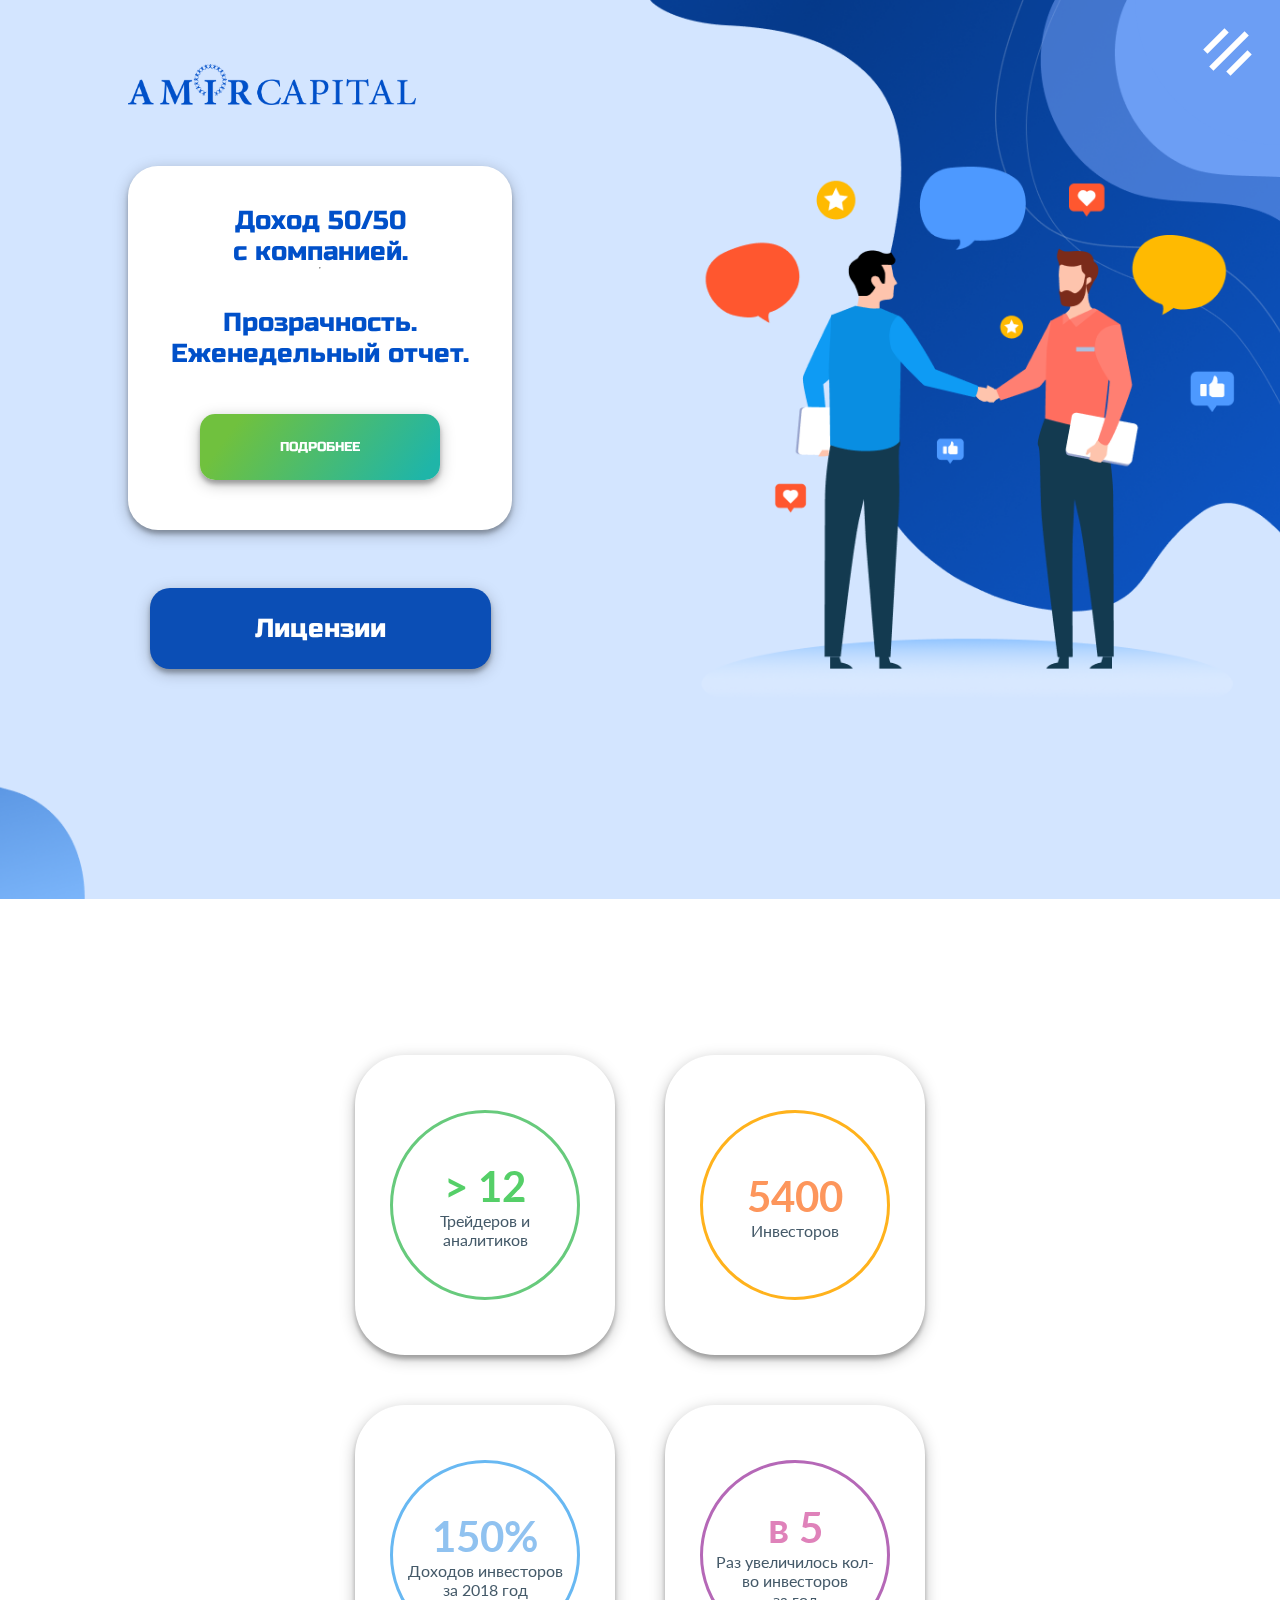
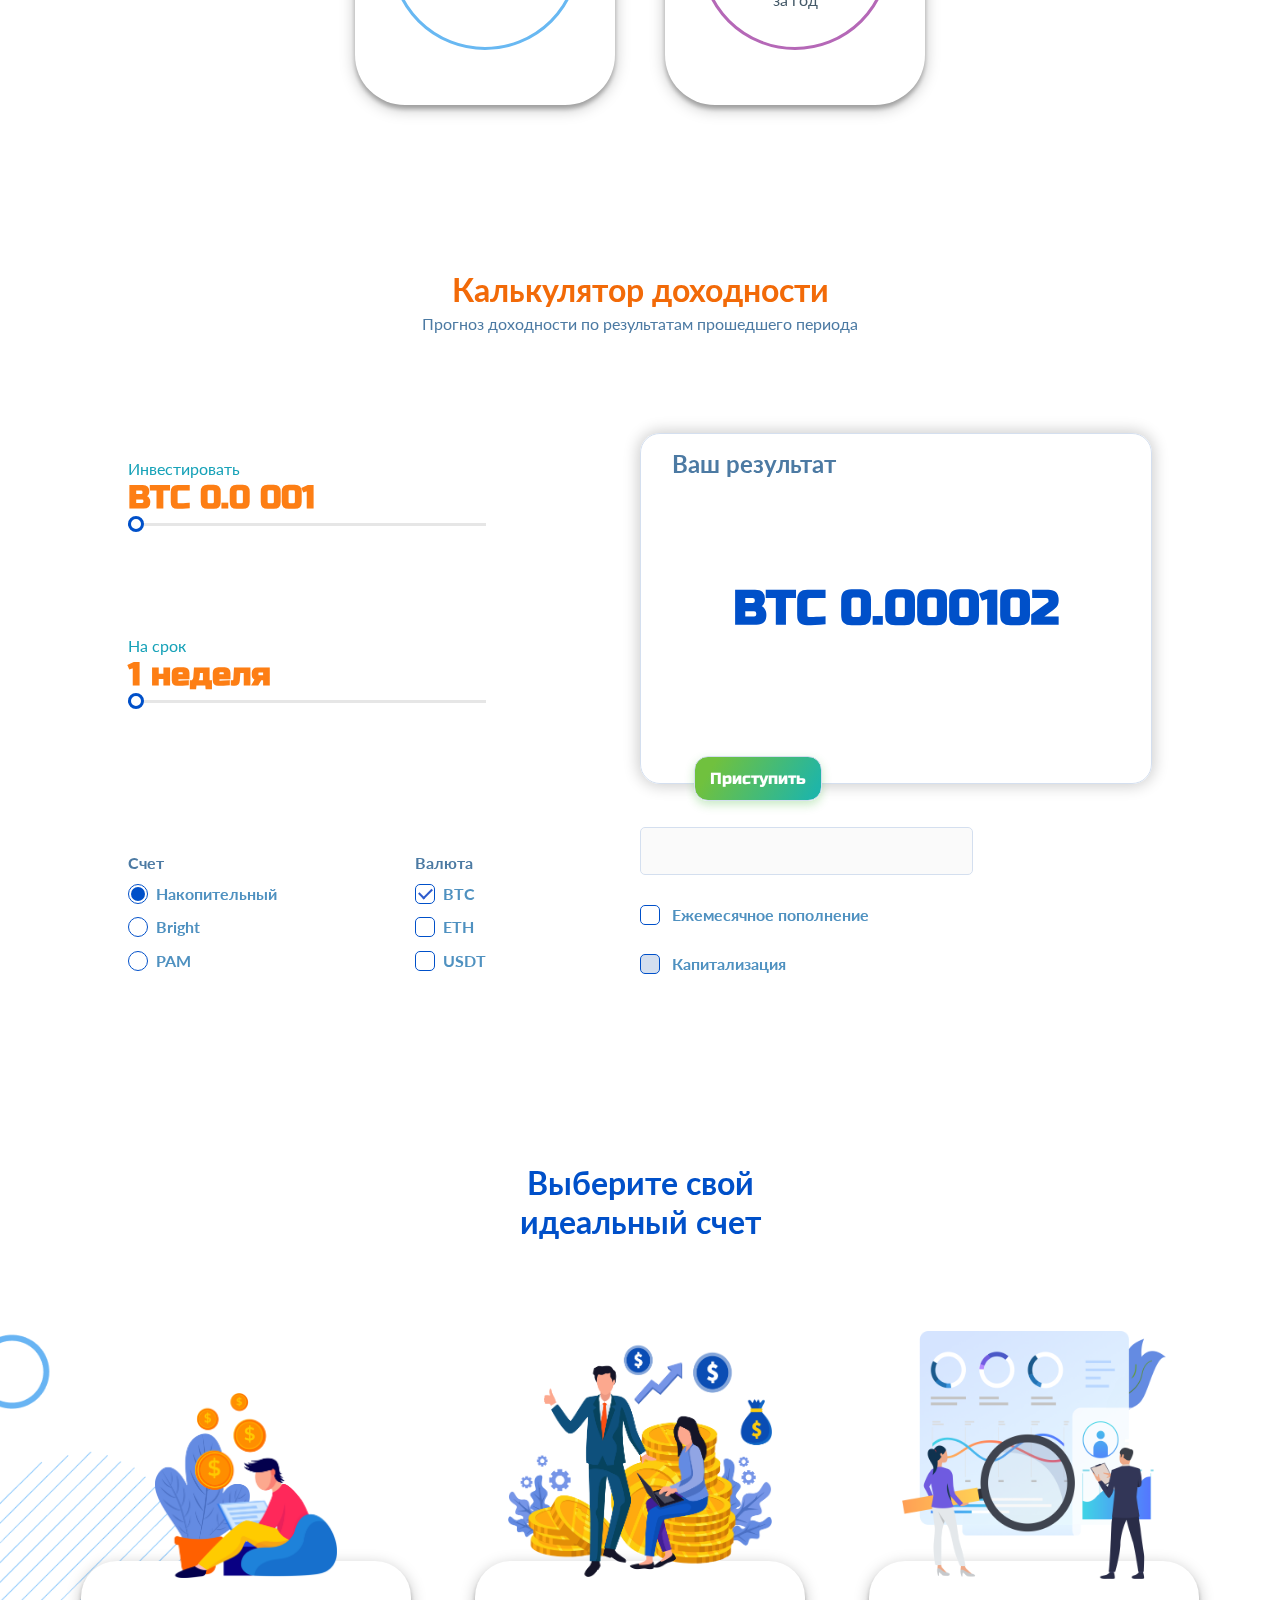
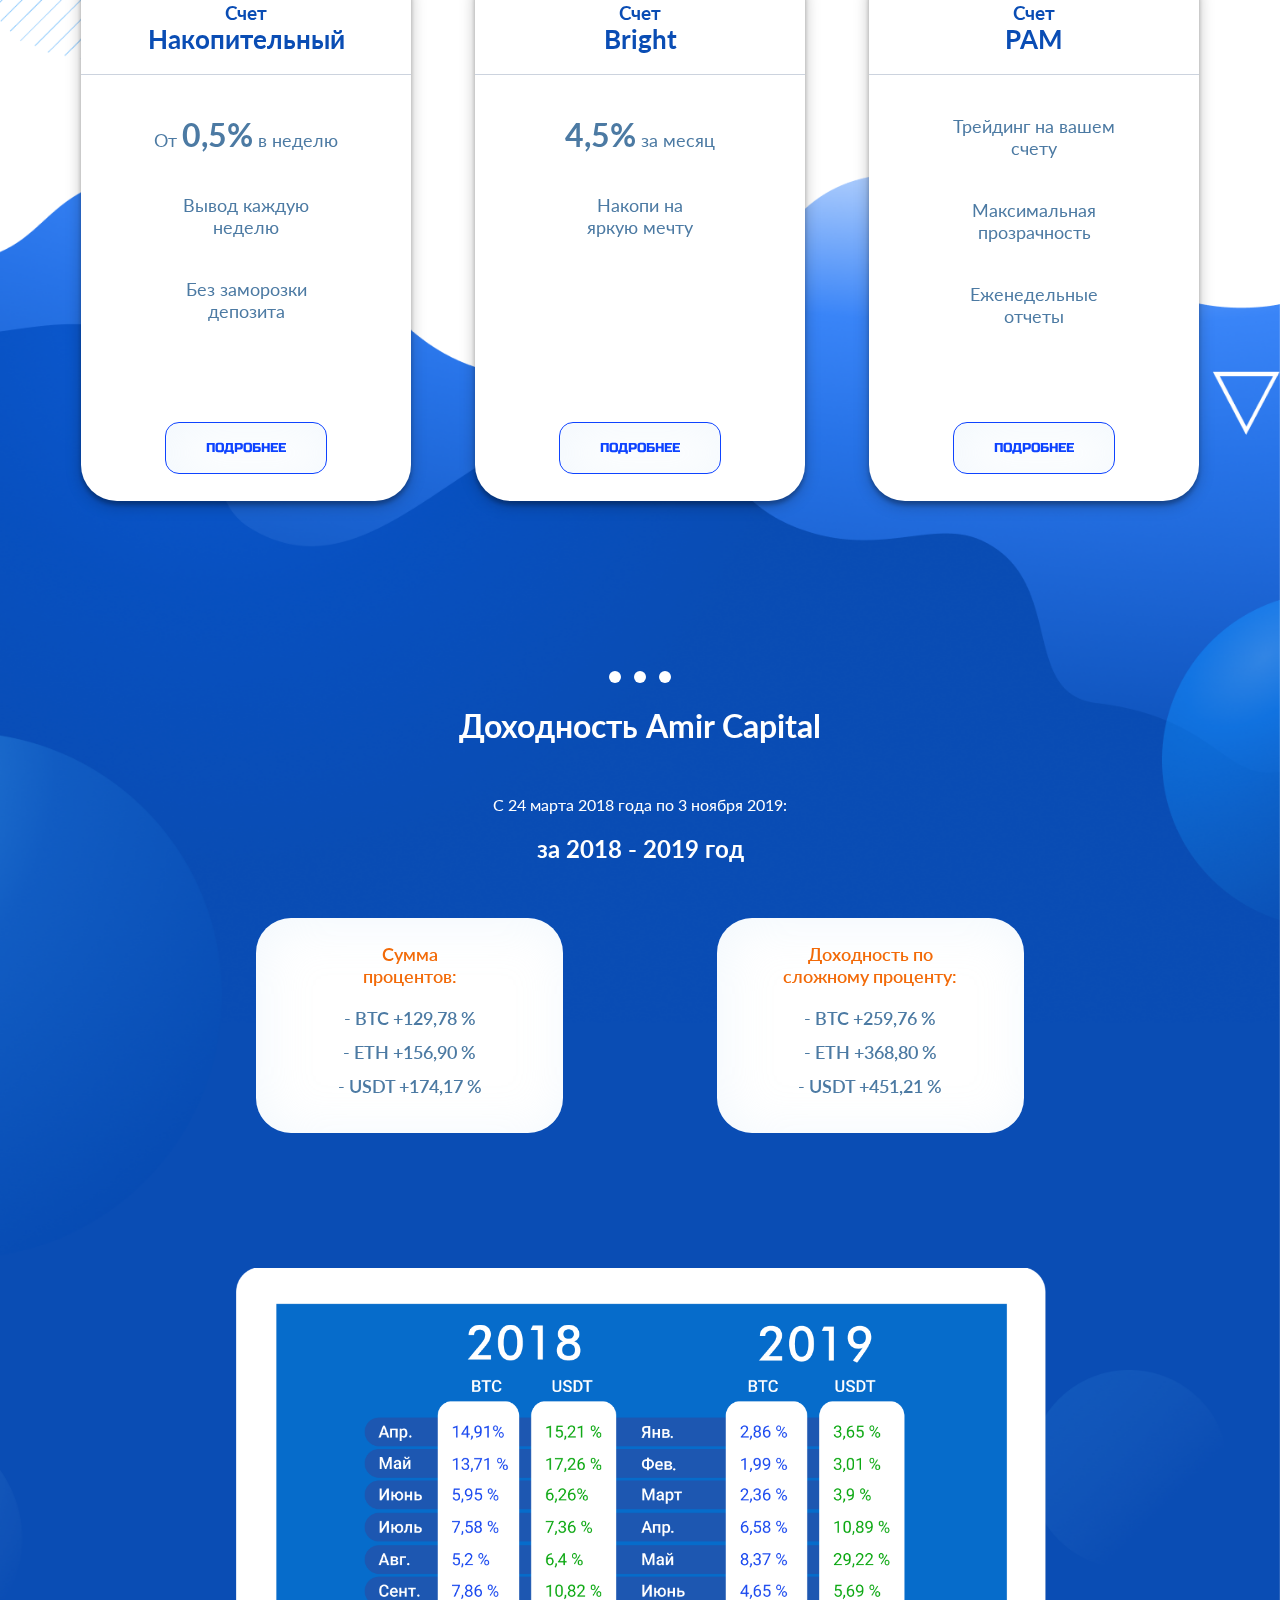
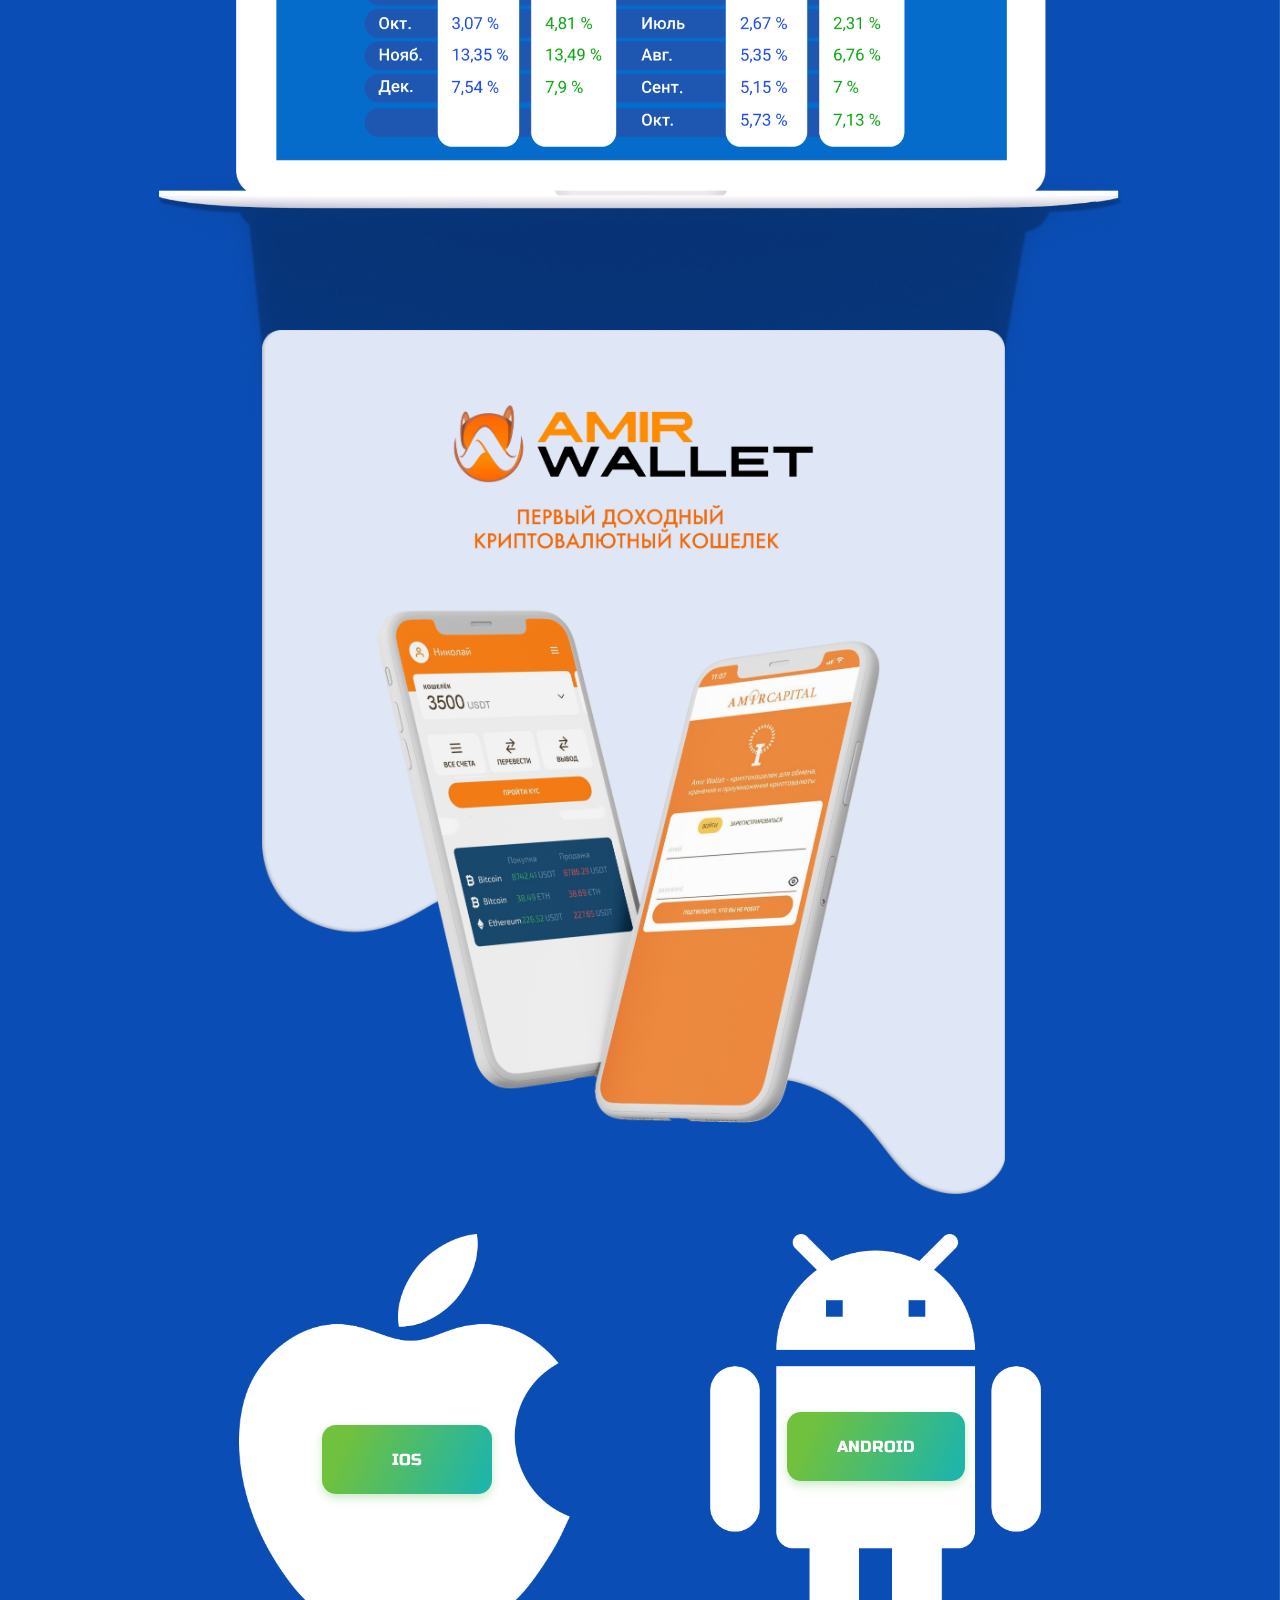
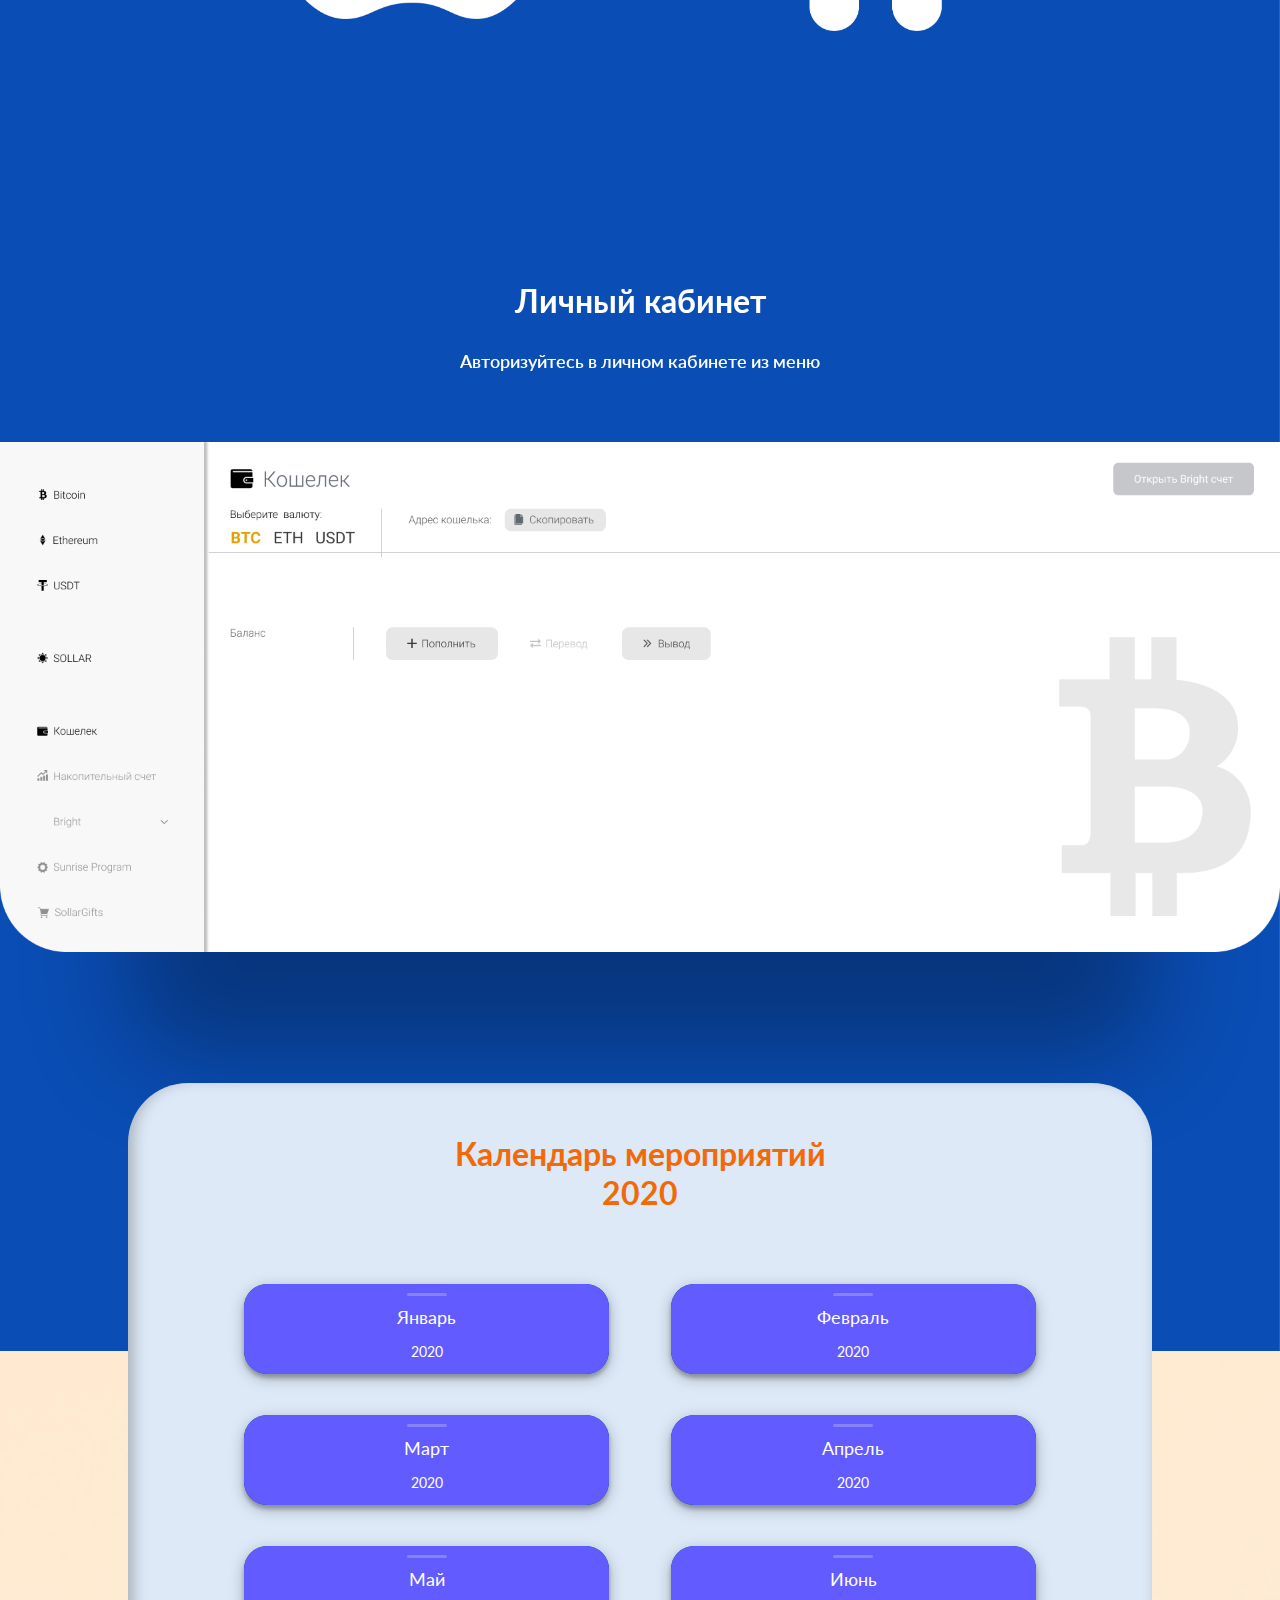
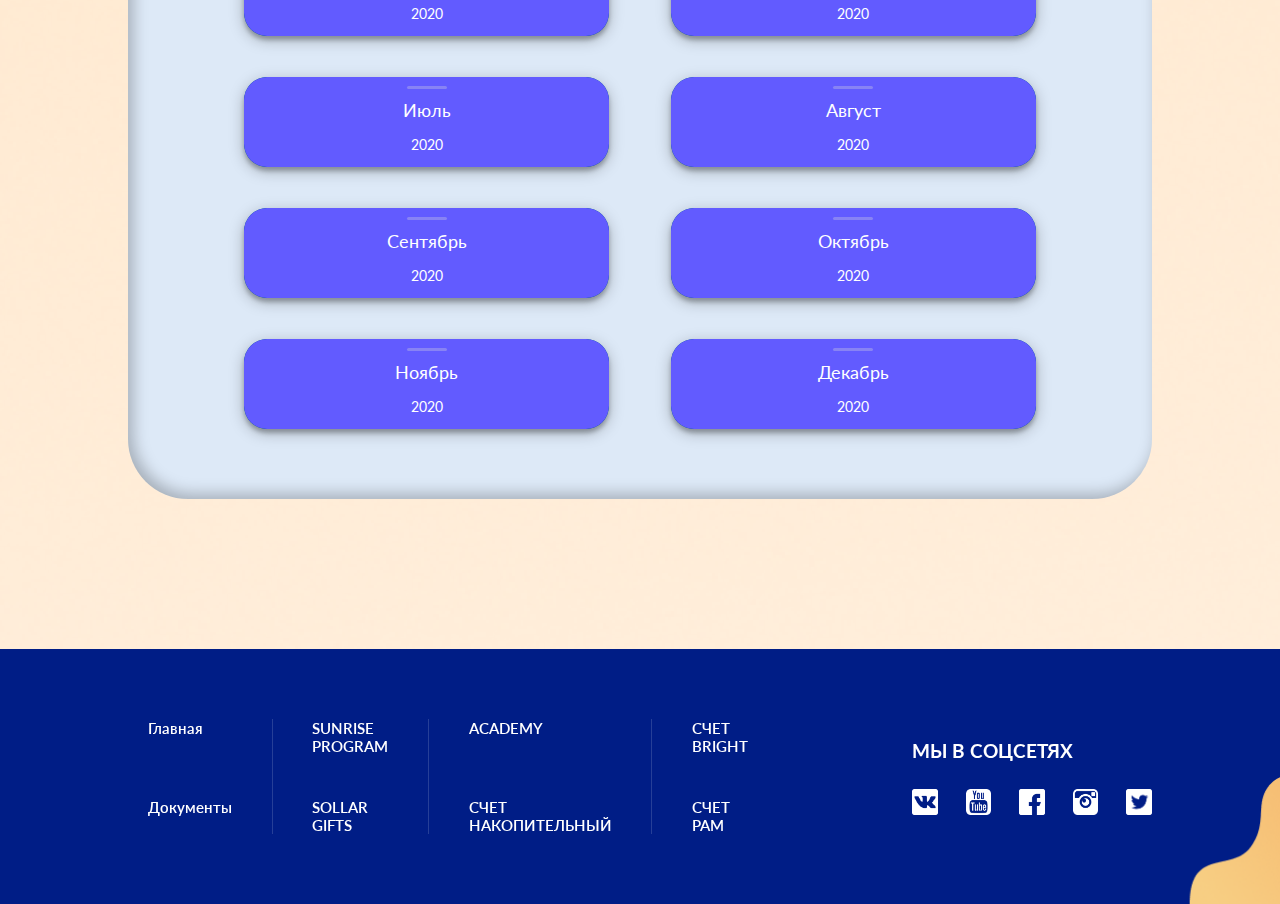
==== commit 0c7df374: "Home work 3" ====
--- a/index.html
+++ b/index.html
@@ -1029,7 +1029,9 @@
 						<img src="img/Logo.png" alt="">
 					</div>
 					<div class="promoContent_info__up">
-						<p>Доход 50/50 с&nbspкомпанией.<br>Прозрачность.<br>Еженедельный отчет.</p>
+						<p>Доход 50/50 с&nbspкомпанией.</p>
+						<hr>
+						<p>Прозрачность.<br>Еженедельный отчет.</p>
 						<a href="#">Подробнее</a>
 					</div>
 					<div class="promoContent_info__down">
@@ -2964,19 +2966,27 @@
 		});
 		$(".menu_button").click(function(){
 			if ($(".menu_button").hasClass("close_button")) {
-				$(".bg_middel, .bg_top, .bg_bottom").toggleClass("bg_opan");
 				$(".button_top").removeClass("button_top__close");
 				$(".button_bottom").css("opacity", 1);
 				$(".menu_button").removeClass("close_button");
+				$(".menu").css("opacity", 0);
 				setTimeout(function() {
-  					$(".menu_back__layer").removeClass("menu_back__layer");	
+					$(".bg_middel, .bg_top, .bg_bottom").toggleClass("bg_opan");	
 				}, 1000);
+				setTimeout(function() {
+  					$(".menu_back__layer").removeClass("menu_back__layer");
+  					$(".menu").css("z-index", -5);	
+				}, 2000);
 			}else{
 				$(".bg_middel, .bg_top, .bg_bottom").toggleClass("bg_opan");
 				$(".menu_back").addClass("menu_back__layer");
 				$(".menu_button").addClass("close_button");
 				$(".button_top").addClass("button_top__close");
 				$(".button_bottom").css("opacity", 0);
+				$(".menu").css("z-index", 11);
+				setTimeout(function() {
+  					$(".menu").css("opacity", 1);	
+				}, 1000);
 			};
 		});
 		$(".arrow_calendar__left").click(function(event){
@@ -2986,8 +2996,7 @@
 			$(event.target).parents(".month").removeClass("month_middle");
 			$(event.target).parents(".month").addClass("month_right");
 			$(".month").removeClass("open_calendar");
-			// $(event.target).siblings(".week, .day, .eventDesc").toggleClass("opacity_calendar");
-			// $(event.target).parents(".month_head").siblings(".week, .day, .eventDesc").toggleClass("opacity_calendar");
+			$(".week, .day, .eventDesc").removeClass("opacity_calendar");
 		});
 		$(".arrow_calendar__right").click(function(event){
 			let a = $(event.target).parents(".month").attr('class');
@@ -2996,13 +3005,14 @@
 			$(event.target).parents(".month").removeClass("month_middle");
 			$(event.target).parents(".month").addClass("month_left");
 			$(".month").removeClass("open_calendar");
-			// $(event.target).siblings(".week, .day, .eventDesc").toggleClass("opacity_calendar");
-			// $(event.target).parents(".month_head").siblings(".week, .day, .eventDesc").toggleClass("opacity_calendar");
+			$(".week, .day, .eventDesc").removeClass("opacity_calendar");
 		});
 		$(window).resize(function(){
 			wid = document.documentElement.scrollWidth;
-			if(wid <= 751){
-
+			if(wid <= 975 && $(".month_middle>.week").hasClass("opacity_calendar")){
+				$(".calendar").addClass("calendar_open");
+			}else{
+				$(".calendar").removeClass("calendar_open");
 			};
 		});
 	</script>
--- a/css/style.css
+++ b/css/style.css
@@ -32,6 +32,18 @@
     display: flex;
     flex-direction: column;
     justify-content: space-between;
+}
+.menu{
+	width: 100%;
+	height: 100vh;
+	position: fixed;
+	background: url(../img/menu.png);
+	background-size: cover;
+	background-repeat: no-repeat;
+	background-position: right top;
+	z-index: -5;
+	opacity: 0;
+	transition: .8s;
 }
 .menu_button{
 	width: 156px;
@@ -1770,40 +1782,36 @@
 		width: 38.7px;
 	}
 }
-@media (max-width: 320px) {
-
-}
-
-
-
-
-
-
-
-
-
-
-
-
-
-
-
-
-
-
-
-
-
-
-
-
-
-
-
-
-
-
-
-
-
-
+
+
+
+
+
+
+
+
+
+
+
+
+
+
+
+
+
+
+
+
+
+
+
+
+
+
+
+
+
+
+
+
+
